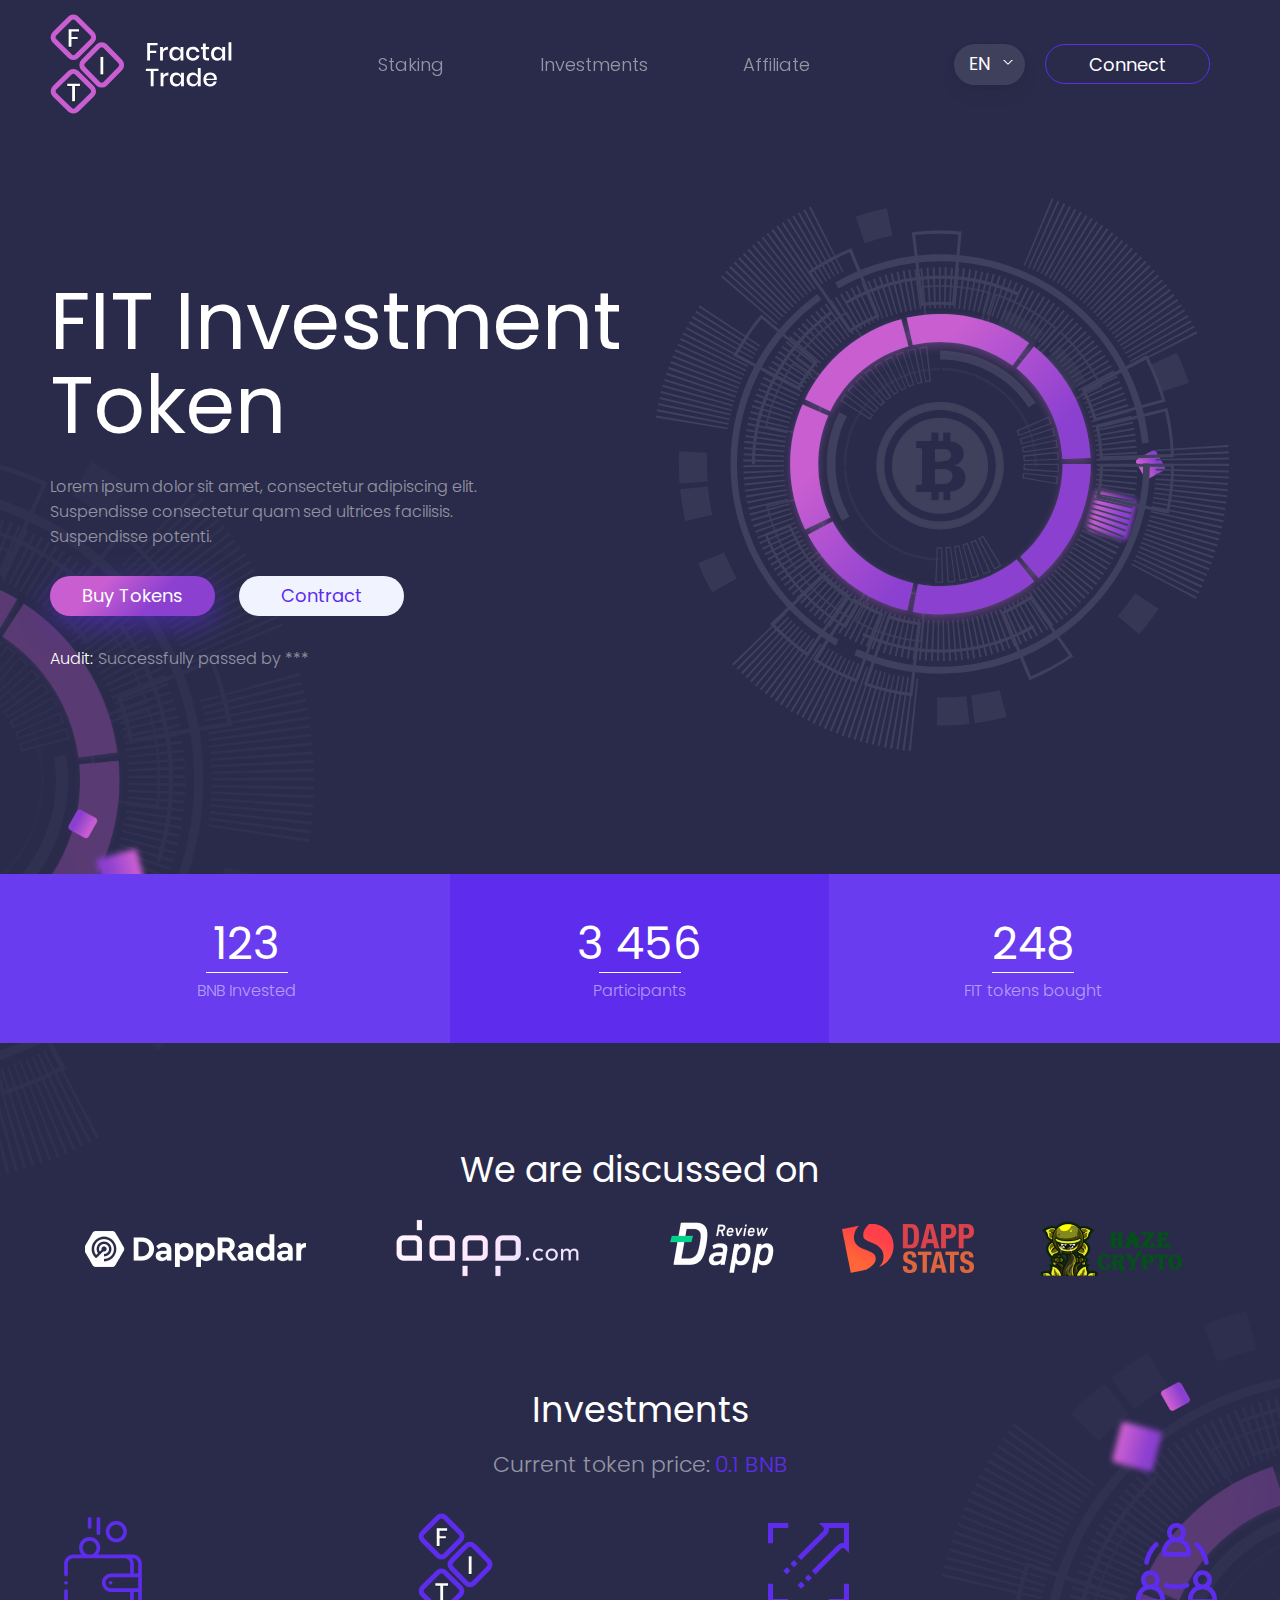
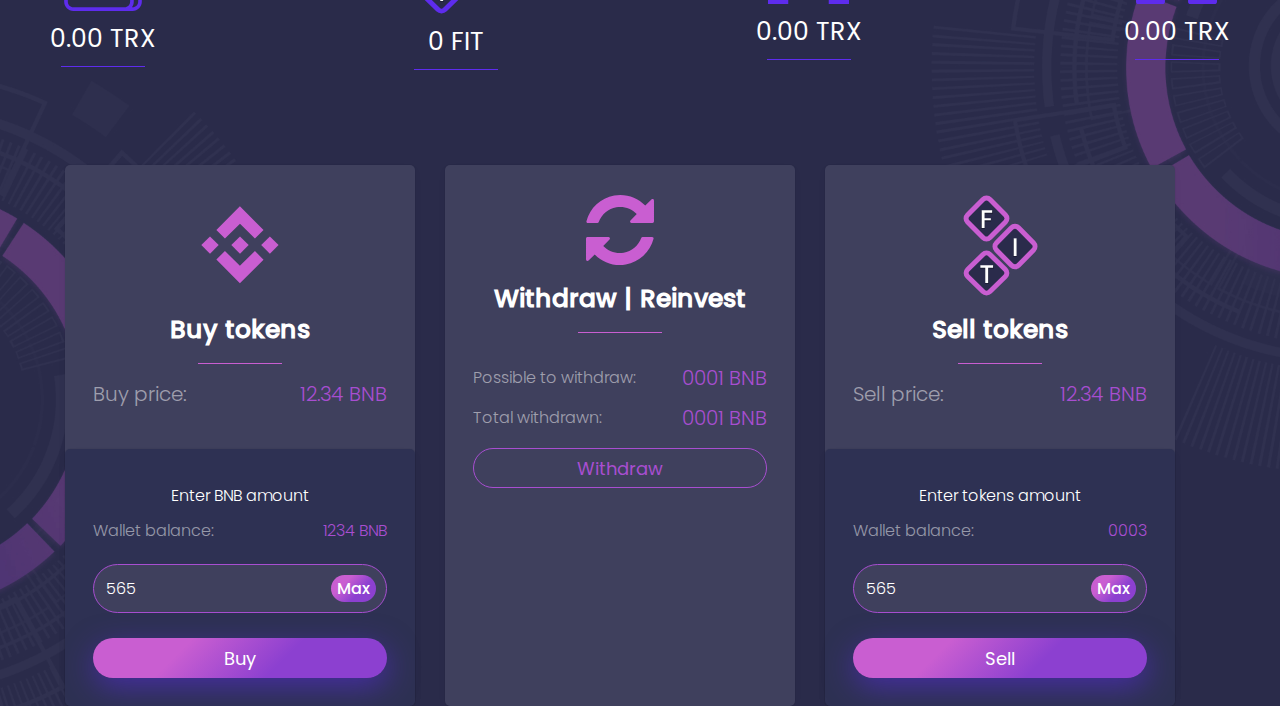
==== index.html @ 09645950 "next part done" ====
<!DOCTYPE html>
<html lang="en">
<head>
    <meta charset="UTF-8">
    <meta name="viewport" content="width=device-width, initial-scale=1.0">

    <title>Fractal</title>

    <!-- styles -->

    <link rel="stylesheet" type="text/css" href="styles/reset.css">
    <link rel="stylesheet" type="text/css" href="styles/style.css">
    <link rel="stylesheet" type="text/css" href="styles/media.css">

    <link>
</head>
<body class="body">

<header class="header">
    <div class="container-content">
        <div class="content-header">
            <a href="#" class="logo">
                <img src="images/logo.svg" alt="logo"/>
            </a>
            <div class="menu-container">
                <ul class="menu-list">
                    <li class="item-menu">
                        <a href="" class="link-menu">
                            Staking
                        </a>
                    </li>
                    <li class="item-menu">
                        <a href="" class="link-menu">
                            Investments
                        </a>
                    </li>
                    <li class="item-menu">
                        <a href="" class="link-menu">
                            Affiliate
                        </a>
                    </li>
                </ul>
            </div>
            <div class="header-btn-container">
                <div class="languages-container">
                    <span class="chose-lg">EN</span>
                    <ul class="languages-list">
                        <li class="item-language">
                            <a href="">RU</a>
                        </li>
                        <li class="item-language">
                            <a href="">EN</a>
                        </li>
                    </ul>
                </div>
                <button type="button" class="btn transparent-btn">
                    Connect
                </button>
            </div>
        </div>
    </div>
</header>

<section class="first-screen">
    <div class="container-content">
        <div class="container-first-screen">
            <div class="block-screen left">
                <div class="container-text-screen">
                    <h1 class="main-title">
                        FIT Investment Token
                    </h1>
                    <p class="main-sub-text">
                        Lorem ipsum dolor sit amet, consectetur adipiscing elit. Suspendisse consectetur quam sed ultrices facilisis. Suspendisse potenti.
                    </p>
                </div>
                <div class="container-btn-screen">
                    <button type="button" class="btn tokens">
                        Buy Tokens
                    </button>
                    <button type="button" class="btn contract">
                        Contract
                    </button>
                </div>
                <div class="footer-text-screen">
                    <h6>
                        Audit:
                    </h6>
                    <p>
                        Successfully passed by ***
                    </p>
                </div>
            </div>
            <div class="block-screen right">
                <div class="container-img-main">
                    <img src="images/main.svg" alt="main image"/>
                </div>
            </div>
        </div>
    </div>

</section>

<section class="blue-section">
    <div class="container-content">
        <ul class="list-statistic">
            <li class="item-statistic">
                <div class="value-statistic">
                    <h3>
                        123
                    </h3>
                </div>
                <p class="text-statistic">
                    BNB Invested
                </p>
            </li>
            <li class="item-statistic center-column">
                <div class="value-statistic">
                    <h3>
                        3 456
                    </h3>
                </div>
                <p class="text-statistic">
                    Participants
                </p>
            </li>
            <li class="item-statistic">
                <div class="value-statistic">
                    <h3>
                        248
                    </h3>
                </div>
                <p class="text-statistic">
                    FIT tokens bought
                </p>
            </li>
        </ul>
    </div>
</section>

<section class="discussed">
    <div class="container-content">
        <div class="header-section">
            <h2 class="title-header">
                We are discussed on
            </h2>
            <div class="container-list-discussed">
                <ul class="list-discussed">
                    <li class="item-discussed">
                        <a href="">
                            <img src="images/pic1.png" alt="picture discussed"/>
                        </a>
                    </li>
                    <li class="item-discussed">
                        <a href="">
                            <img src="images/pic2.png" alt="picture discussed"/>
                        </a>
                    </li>
                    <li class="item-discussed">
                        <a href="">
                            <img src="images/pic3.png" alt="picture discussed"/>
                        </a>
                    </li>
                    <li class="item-discussed">
                        <a href="">
                            <img src="images/pic4.png" alt="picture discussed"/>
                        </a>
                    </li>
                    <li class="item-discussed">
                        <a href="">
                            <img src="images/pic5.png" alt="picture discussed"/>
                        </a>
                    </li>
                </ul>
            </div>
        </div>
    </div>
</section>

<section class="investments">
    <div class="container-content">
        <div class="header-section">
            <h2 class="title-header">
                Investments
            </h2>
            <div class="container-sub-title">
                <p class="sub-title-header">
                    Current token price:
                </p>
                <span>
                    0.1 BNB
                </span>
            </div>
        </div>
        <div class="container-list-investments">
            <ul class="list-investments">
                <li class="item-investments">
                    <div class="container-img-item">
                        <img src="images/wallet.svg" alt="wallet"/>
                    </div>
                    <p class="text-investments">
                        0.00 TRX
                    </p>
                </li>
                <li class="item-investments">
                    <div class="container-img-item">
                        <img src="images/fit.svg" alt="fit"/>
                    </div>
                    <p class="text-investments">
                        0 FIT
                    </p>
                </li>
                <li class="item-investments">
                    <div class="container-img-item">
                        <img src="images/trx.svg" alt="TRX"/>
                    </div>
                    <p class="text-investments">
                        0.00 TRX
                    </p>
                </li>
                <li class="item-investments">
                    <div class="container-img-item">
                        <img src="images/people.svg" alt="people"/>
                    </div>
                    <p class="text-investments">
                        0.00 TRX
                    </p>
                </li>
            </ul>
        </div>
        <div class="container-blocks-investments">
            <div class="block-investments">
                <div class="header-block">
                    <div class="container-img-block">
                        <img src="images/token.svg" alt="token"/>
                    </div>
                    <h3 class="title-block">
                        Buy tokens
                    </h3>
                    <div class="container-info">
                        <p>
                            Buy price:
                        </p>
                        <span>
                            12.34 BNB
                        </span>
                    </div>
                </div>
                <div class="footer-block">
                    <h4 class="title-footer-block">
                        Enter BNB amount
                    </h4>
                    <div class="content-statistic">
                        <p class="name-statistic">
                            Wallet balance:
                        </p>
                        <span class="value">
                            1234 BNB
                        </span>
                    </div>
                    <div class="container-input">
                        <input type="text" class="input-info" value="565">
                        <button type="button" class="btn-input">
                            Max
                        </button>
                    </div>
                    <button type="button" class="btn btn-statistic">
                        Buy
                    </button>
                </div>
            </div>
            <div class="block-investments">
                <div class="header-block withdraw-header">
                    <div class="container-img-block">
                        <img src="images/circle-reverse.svg" alt="reinvest"/>
                    </div>
                    <h3 class="title-block">
                        Withdraw | Reinvest
                    </h3>
                </div>
                <div class="body-block">
                    <div class="content-statistic-withdraw">
                        <p class="name-statistic">
                            Possible to withdraw:
                        </p>
                        <span class="value">
                            0001 BNB
                        </span>
                    </div>
                    <div class="content-statistic-withdraw">
                        <p class="name-statistic">
                            Total withdrawn:
                        </p>
                        <span class="value">
                            0001 BNB
                        </span>
                    </div>
                    <button type="button" class="btn btn-transparent">
                        Withdraw
                    </button>
                </div>
            </div>
            <div class="block-investments">
                <div class="header-block">
                    <div class="container-img-block">
                        <img src="images/fit-pink.svg" alt="fit icon"/>
                    </div>
                    <h3 class="title-block">
                        Sell tokens
                    </h3>
                    <div class="container-info">
                        <p>
                            Sell price:
                        </p>
                        <span>
                            12.34 BNB
                        </span>
                    </div>
                </div>
                <div class="footer-block">
                    <h4 class="title-footer-block">
                        Enter tokens amount
                    </h4>
                    <div class="content-statistic">
                        <p class="name-statistic">
                            Wallet balance:
                        </p>
                        <span class="value">
                            0003
                        </span>
                    </div>
                    <div class="container-input">
                        <input type="text" class="input-info" value="565">
                        <button type="button" class="btn-input">
                            Max
                        </button>
                    </div>
                    <button type="button" class="btn btn-statistic">
                        Sell
                    </button>
                </div>
            </div>
        </div>
    </div>
</section>


</body>
</html>
---- styles/style.css ----
@font-face {
    font-family: 'Poppins';
    src: url('../fonts/Poppins/Poppins-Medium.eot');
    src: url('../fonts/Poppins/Poppins-Medium.eot?#iefix') format('embedded-opentype'),
    url('../fonts/Poppins/Poppins-Medium.woff2') format('woff2'),
    url('../fonts/Poppins/Poppins-Medium.woff') format('woff'),
    url('../fonts/Poppins/Poppins-Medium.ttf') format('ttf');
    font-weight: 500;
    font-style: normal;
    font-display: swap;
}

@font-face {
    font-family: 'Poppins';
    src: url('../fonts/Poppins/Poppins-Regular.eot');
    src: url('../fonts/Poppins/Poppins-Regular.eot?#iefix') format('embedded-opentype'),
    url('../fonts/Poppins/Poppins-Regular.woff2') format('woff2'),
    url('../fonts/Poppins/Poppins-Regular.woff') format('woff'),
    url('../fonts/Poppins/Poppins-Regular.ttf') format('ttf');
    font-weight: normal;
    font-style: normal;
    font-display: swap;
}

@font-face {
    font-family: 'Poppins';
    src: url('../fonts/Poppins/Poppins-Light.eot');
    src: url('../fonts/Poppins/Poppins-Light.eot?#iefix') format('embedded-opentype'),
    url('../fonts/Poppins/Poppins-Light.woff2') format('woff2'),
    url('../fonts/Poppins/Poppins-Light.woff') format('woff'),
    url('../fonts/Poppins/Poppins-Light.ttf') format('ttf');
    font-weight: 300;
    font-style: normal;
    font-display: swap;
}

*,
body,
html{
    font-family: 'Poppins';
}

a{
    text-decoration: none;
}

a, h1, h2, h3, h4, h5, h6{
    color: #ffff;
    line-height: normal;
}

p{
    color: rgba(255, 255, 255, 0.5);
}

input, button{
    outline: none;
}

/*--------------wrapper styles---------*/

.body{
    background: url("../images/bg.jpg")no-repeat;
    background-size: cover;
    min-height: 100px;
}

/*--------------header styles---------*/

.container-content{
    max-width: 1180px;
    width: 100%;
    margin: 0 auto;
}

.header{
    padding: 14px;
}

.logo{
    max-width: 184px;
    width: 100%;
}

.logo img{
    width: 100%;
}

.menu-list{
    display: flex;
    align-items: center;
    justify-content: space-between;
}

.content-header{
    display: flex;
    align-items: center;
    justify-content: space-between;
}

.link-menu{
    color: #FFFFFF;
    opacity: 0.5;
    font-size: 18px;
    font-weight: 300;
}

.item-menu{
    margin: 0 20px;
}

.link-menu:hover{
    opacity: 1;
    transition: .3s;
}

.chose-lg{
    padding: 11px 35px 12px 15px;
    display: flex;
    align-items: center;
    justify-content: center;
    color: #FFFFFF;
    cursor: pointer;
    position: relative;
    z-index: 1;
    font-size: 18px;
}

.chose-lg:after{
    content: '';
    position: absolute;
    right: 10px;
    top: 50%;
    transform: translateY(-50%) rotate(180deg);
    background: url("../images/arrow.svg")no-repeat;
    width: 14px;
    height: 8px;
    background-size: cover;
}

.languages-container{
    background: #3f405c;
    box-shadow: 0px 10px 20px rgba(0, 0, 0, 0.04), 0px 2px 6px rgba(0, 0, 0, 0.04), 0px 0px 1px rgba(0, 0, 0, 0.04);
    border-radius: 30px;
    position: relative;
    margin-right: 20px;
}

.languages-list{
    position: absolute;
    top: 22px;
    left: 0;
    right: 0;
    box-shadow: 0px 10px 20px rgba(0, 0, 0, 0.04), 0px 2px 6px rgba(0, 0, 0, 0.04), 0px 0px 1px rgba(0, 0, 0, 0.04);
    padding-top: 20px;
    background: #3f405c;
    border-bottom-right-radius: 20px;
    border-bottom-left-radius: 20px;
    display: none;
}

.item-language{
    display: flex;
    flex-direction: column;
    align-items: center;
    background: #3f405c;
}

.item-language:last-child{
    border-bottom-right-radius: 30px;
    border-bottom-left-radius: 30px;
}

.item-language:hover,
.chose-lg:hover{
    background: #34354c;
    border-radius: 30px;
}

.item-language a{
    padding: 10px 13px;
    width: 44px;
    text-align: left;
    font-size: 18px;
}

.btn{
    width: 165px;
    color: #FFFFFF;
    border-radius: 30px;
    height: 40px;
    font-size: 18px;
}

.transparent-btn{
    background: transparent;
    border: 1px solid #5E2CED;
}
.transparent-btn:hover{
    background: rgba(94, 44, 237, 0.3);
    transition: .3s;
}

.header-btn-container{
    display: flex;
    align-items: center;
    margin-right: 20px;
}

.menu-container{
    width: 40%;
}

/*------------first screen-----------*/

.container-text-screen{
    max-width: 575px;
    width: 100%;
}

.main-title{
    font-style: normal;
    font-weight: normal;
    font-size: 80px;
    line-height: 105%;
    margin-bottom: 27px;
}

.main-sub-text{
    line-height: normal;
    font-size: 16px;
    max-width: 457px;
    font-weight: 300;
    margin-bottom: 27px;
}

.tokens{
    background: linear-gradient(315deg, #8C40D0 36.41%, #C95ED1 70.02%);
    -webkit-box-shadow: 1px 9px 30px 0px rgba(94, 44, 237, 0.5);
    -moz-box-shadow: 1px 9px 30px 0px rgba(94, 44, 237, 0.5);
    box-shadow: 1px 9px 30px 0px rgba(94, 44, 237, 0.5);
    border: none;
    margin-right: 20px;
}

.contract{
    border: none;
    background: #F1F4FF;
    color: #5E2CED;
}

.tokens:hover,
.contract:hover,
.btn-statistic:hover{
    opacity: 0.8;
    transition: .3s;
}

.footer-text-screen{
    display: flex;
    align-items: baseline;
    font-size: 16px;
    font-weight: 300;
    margin-top: 30px;
}

.footer-text-screen p{
    margin-left: 5px;
}

.container-first-screen{
    display: flex;
    align-items: center;
    justify-content: space-between;
    margin-top: 70px;
    min-height: 500px;
}

.first-screen{
    padding-bottom: 123px;
}

/*----------------blue section--------*/

.blue-section{
    background: #6A3CEF;
    min-height: 61px;
}

.item-statistic{
    padding: 36px 0 44px;
}

.list-statistic{
    display: flex;
    align-items: center;
    justify-content: space-around;
}

.value-statistic{
    position: relative;
    text-align: center;
    width: 100%;
}

.value-statistic:after{
    content: '';
    position: absolute;
    bottom: 5px;
    width: 82px;
    height: 1px;
    background: #FFFFFF;
    left: 50%;
    transform: translateX(-50%);
}

.item-statistic{
    display: flex;
    flex-direction: column;
    align-items: center;
    min-width: 379px;
}

.value-statistic h3{
    font-style: normal;
    font-weight: normal;
    font-size: 45px;
}

.text-statistic{
    font-style: normal;
    font-weight: 300;
    font-size: 16px;
    margin-top: 5px;
}

.center-column{
    background: #5E2CED;
}

/*---------------discussed------------*/

.discussed{
    padding: 100px 85px;
}

.title-header{
    font-style: normal;
    font-weight: normal;
    font-size: 35px;
    text-align: center;
    margin-bottom: 18px;
}

.list-discussed{
    display: flex;
    align-items: center;
    justify-content: space-between;
}

.item-discussed{
    max-width: 233px;
}

.item-discussed a{
    display: block;
}

/*-------------investments-----------*/

.container-sub-title{
    display: flex;
    align-items: center;
    justify-content: center;
}

.sub-title-header{
    margin-right: 5px;
    font-style: normal;
    font-weight: 300;
    font-size: 22px;
    color: rgba(255, 255, 255, 0.5);
}

.container-sub-title span{
    color: #5E2CED;
    font-style: normal;
    font-weight: 300;
    font-size: 22px;
}

.container-img-item{
    margin-bottom: 15px;
}

.list-investments{
    display: flex;
    align-items: center;
    justify-content: space-between;
}

.container-list-investments{
    margin-top: 37px;
}

.text-investments{
    font-style: normal;
    font-weight: normal;
    font-size: 25px;
    color: #FFFFFF;
    text-align: center;
}

.item-investments{
    display: flex;
    flex-direction: column;
    align-items: center;
    padding-bottom: 16px;
    position: relative;
}

.item-investments:after{
    content: '';
    position: absolute;
    left: 50%;
    transform: translateX(-50%);
    bottom: 0;
    width: 84px;
    height: 1px;
    background: #5E2CED;
}

.container-img-item{
    min-height: 81px;
}

.header-block{
    display: flex;
    flex-direction: column;
    align-items: center;
    margin-bottom: 15px;
    padding: 30px 28px;
}

.title-block{
    font-style: normal;
    font-weight: bold;
    font-size: 25px;
    position: relative;
    padding-bottom: 15px;
    margin-top: 15px;
}

.title-block:after{
    content: '';
    position: absolute;
    width: 84px;
    left: 50%;
    transform: translateX(-50%);
    bottom: 0;
    background: #C95ED1;
    height: 1px;
}

.container-info{
    display: flex;
    align-items: center;
    justify-content: space-between;
    margin-top: 20px;
    width: 100%;
}

.container-info p{
    font-style: normal;
    font-weight: 300;
    font-size: 20px;
}

.container-info span{
    color: #A84ED1;
    font-style: normal;
    font-weight: 300;
    font-size: 20px;
}

.block-investments{
    background: #3F405D;
    box-shadow: 0px 4px 8px rgba(0, 0, 0, 0.04), 0px 0px 2px rgba(0, 0, 0, 0.06), 0px 0px 1px rgba(0, 0, 0, 0.04);
    border-radius: 5px;
    max-width: 350px;
    width: 100%;
    margin: 0 15px;
}

.container-blocks-investments{
    margin-top: 95px;
    display: flex;
}

.title-footer-block{
    font-style: normal;
    font-weight: 300;
    font-size: 16px;
    text-align: center;
    margin: 15px 0;
}

.content-statistic{
    display: flex;
    align-items: center;
    justify-content: space-between;
}

.name-statistic{
    font-weight: 300;
    font-size: 16px;
    color: rgba(255, 255, 255, 0.5);
}

.value{
    color: #A84ED1;
    font-weight: 300;
    font-size: 16px;
}

.container-input{
    display: flex;
    align-items: center;
    justify-content: space-between;
    background: #3F405D;
    border: 1px solid #A84ED1;
    border-radius: 30px;
    padding: 10px;
}

.input-info{
    background: transparent;
    border: none;
    color: #FFFFFF;
    font-weight: 300;
    font-size: 16px;
    max-width: 175px;
    width: 100%;
}

.btn-input{
    font-weight: 500;
    font-size: 16px;
    color: #FFFFFF;
    background: linear-gradient(315deg, #8C40D0 36.41%, #C95ED1 70.02%);
    border-radius: 30px;
    border: none;
}

.btn-input:hover{
    opacity: 0.8;
}

.container-input{
    margin-top: 25px;
}

.btn-statistic{
    background: linear-gradient(315deg, #8C40D0 36.41%, #C95ED1 70.02%);
    border-radius: 30px;
    width: 100%;
    border: none;
    -webkit-box-shadow: 1px 9px 30px 0px rgba(94, 44, 237, 0.5);
    -moz-box-shadow: 1px 9px 30px 0px rgba(94, 44, 237, 0.5);
    box-shadow: 1px 9px 30px 0px rgba(94, 44, 237, 0.5);
    margin-top: 25px;
}

.footer-block{
    background: rgba(7, 16, 59, 0.3);
    box-shadow: 0px 4px 8px rgba(0, 0, 0, 0.04), 0px 0px 2px rgba(0, 0, 0, 0.06), 0px 0px 1px rgba(0, 0, 0, 0.04);
    border-radius: 5px;
    padding: 19px 28px 28px;
}


.content-statistic-withdraw{
    display: flex;
    align-items: center;
    justify-content: space-between;
}

.content-statistic-withdraw .value{
    font-size: 20px;
}

.content-statistic-withdraw:first-child{
    margin-bottom: 20px;
}

.btn-transparent{
    width: 100%;
    background: transparent;
    border: 1px solid #a84ed1;
    color: #A84ED1;
    margin-top: 20px;
}

.btn-transparent:hover{
    background: rgba(168, 78, 209, 0.1);
    transition: .3s;
}

.body-block{
    padding: 0 28px 28px;
}

.withdraw-header{
    margin-bottom: 0;
    padding-bottom: 35px;
}
---- styles/media.css ----
@media screen and (max-width: 1500px){

}
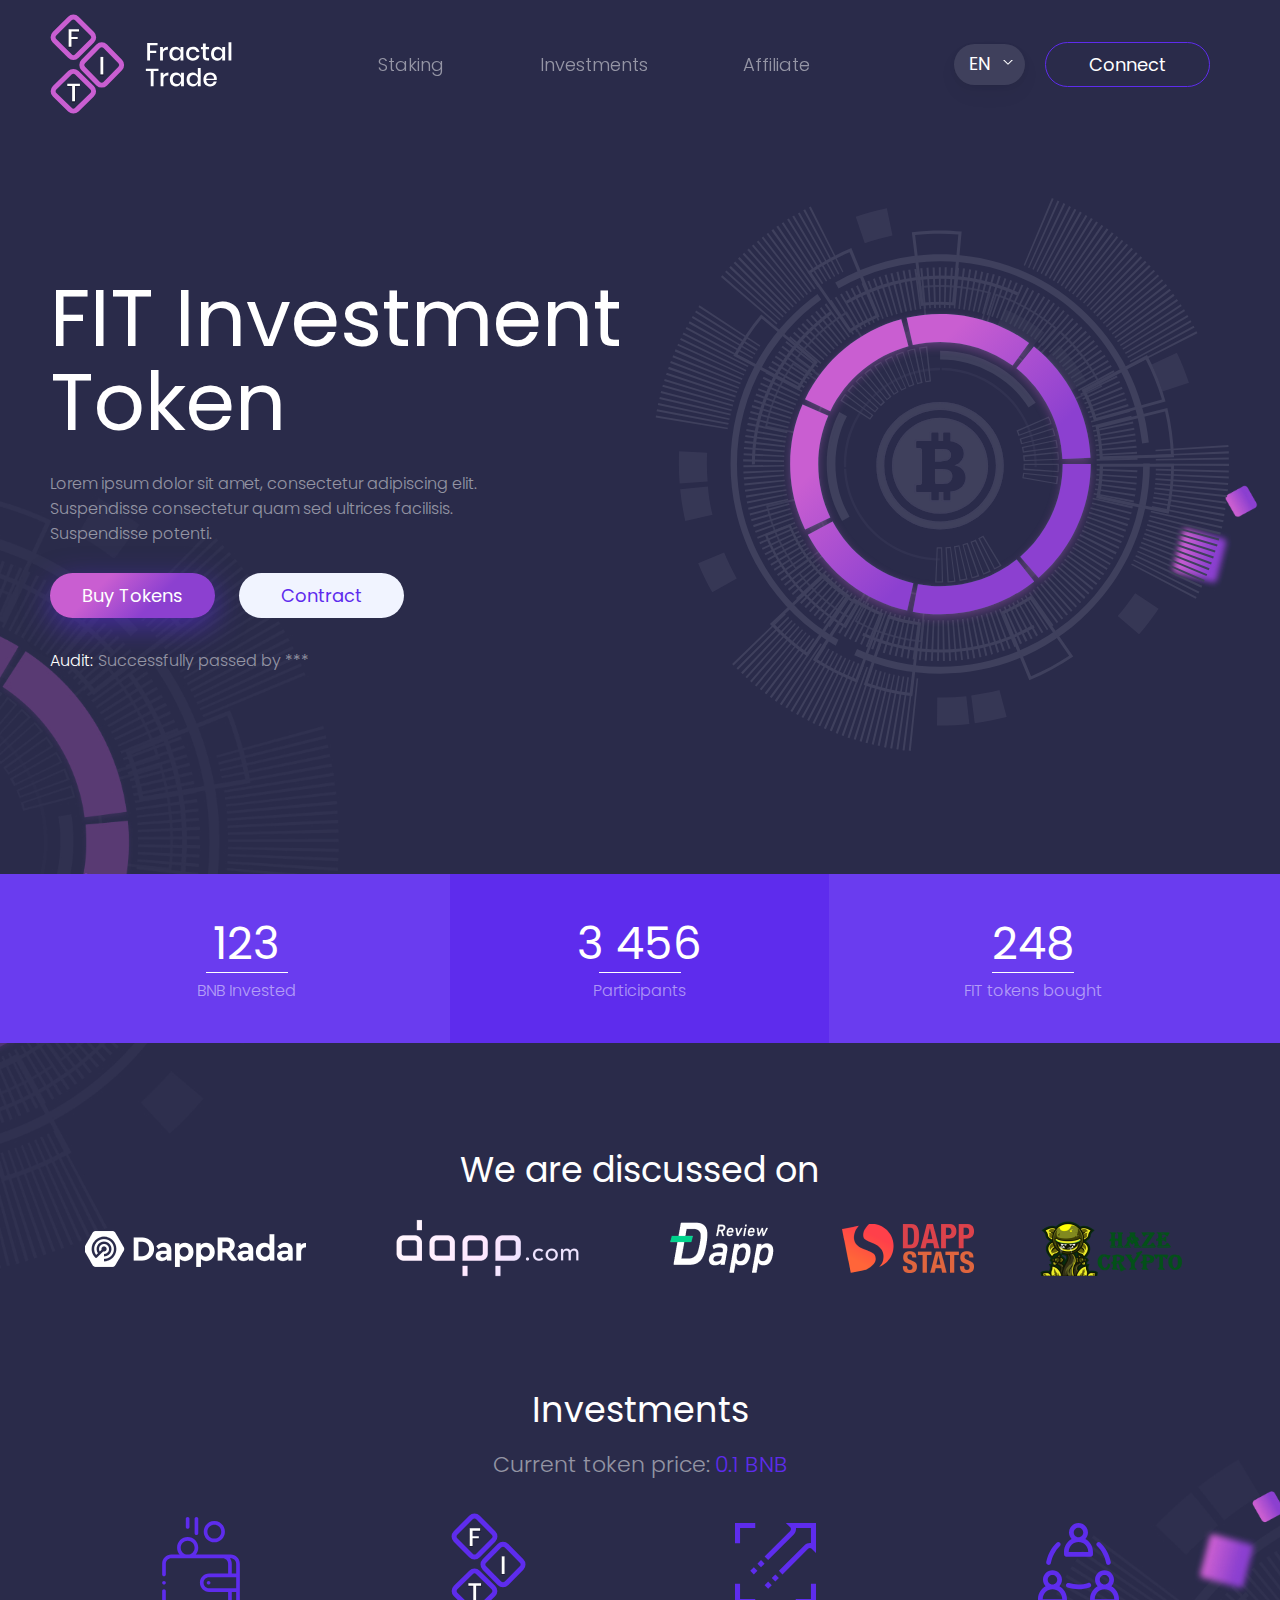
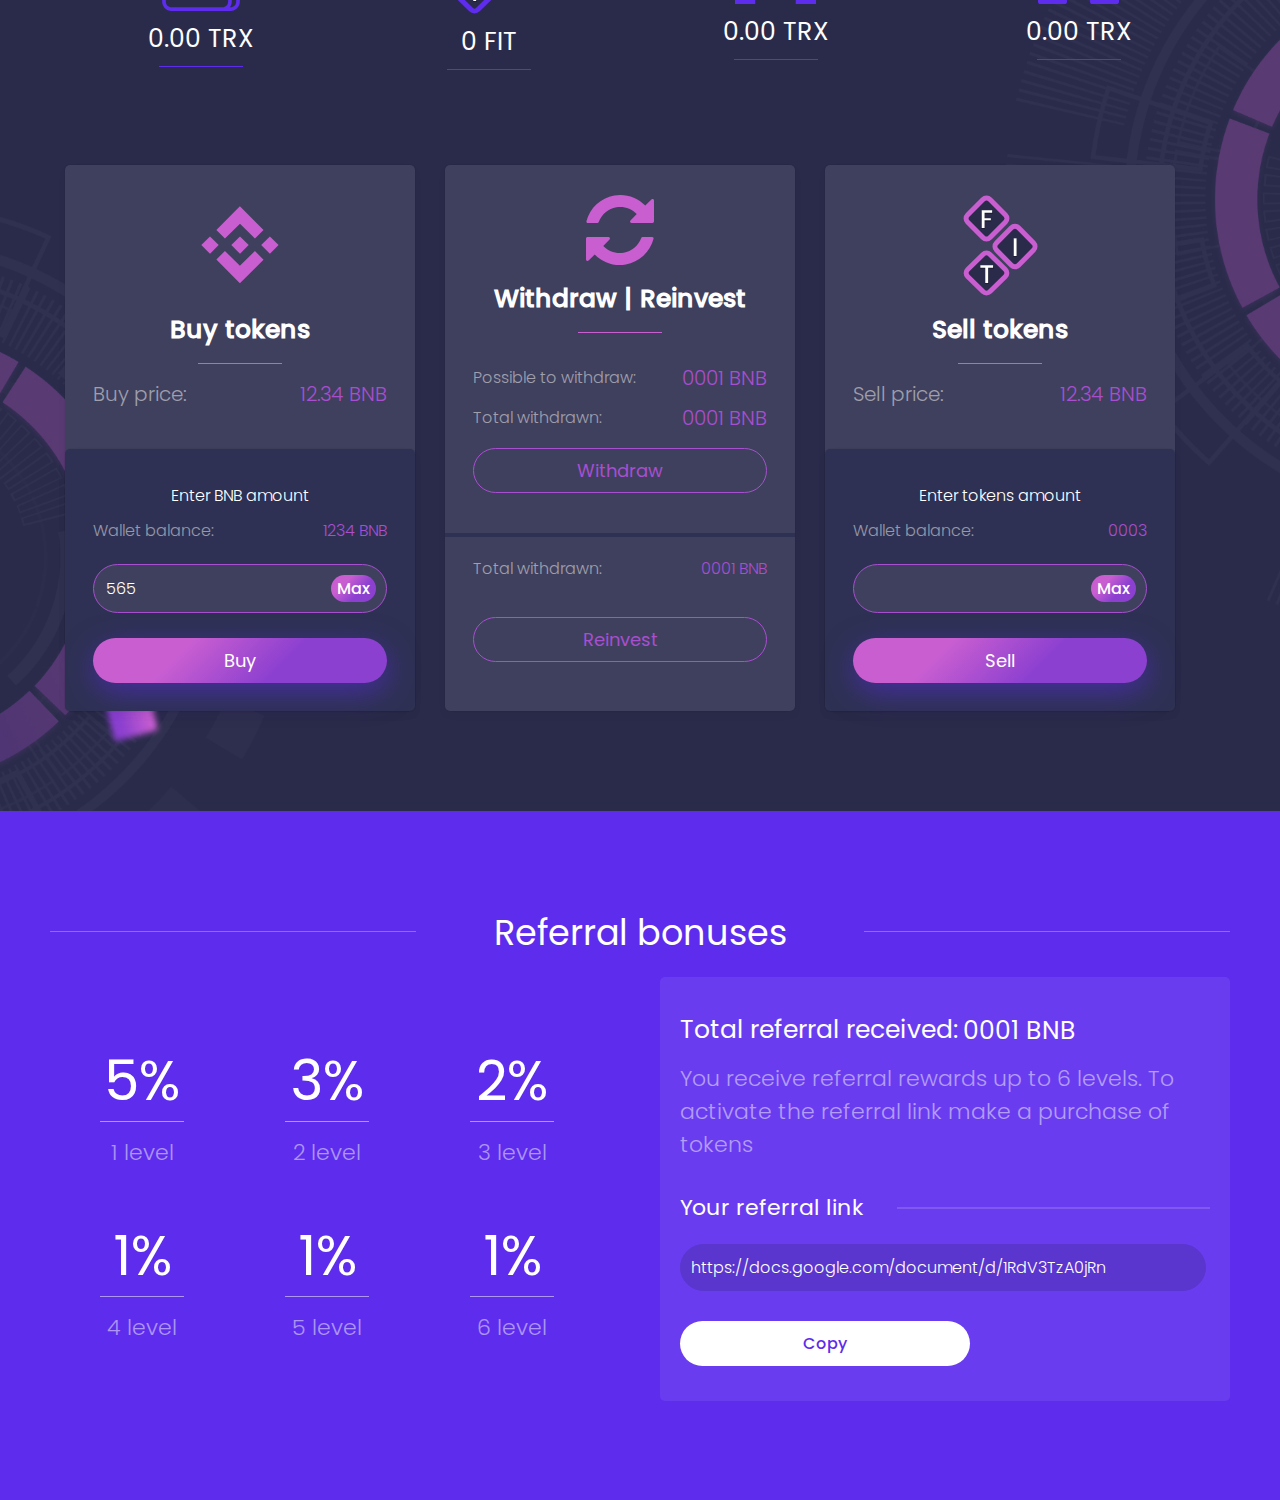
==== commit 5a0123d8: "next part done" ====
--- a/index.html
+++ b/index.html
@@ -298,6 +298,19 @@
                         Withdraw
                     </button>
                 </div>
+                <div class="footer-block-withdraw">
+                    <div class="content-statistic-withdraw">
+                        <p class="name-statistic">
+                            Total withdrawn:
+                        </p>
+                        <span class="value footer-value">
+                            0001 BNB
+                        </span>
+                    </div>
+                    <button type="button" class="btn btn-transparent">
+                        Reinvest
+                    </button>
+                </div>
             </div>
             <div class="block-investments">
                 <div class="header-block">
@@ -329,7 +342,7 @@
                         </span>
                     </div>
                     <div class="container-input">
-                        <input type="text" class="input-info" value="565">
+                        <input type="text" class="input-info">
                         <button type="button" class="btn-input">
                             Max
                         </button>
@@ -343,6 +356,97 @@
     </div>
 </section>
 
+<section class="referral">
+    <div class="container-content">
+        <div class="header-section referral-header">
+            <h2 class="title-header">
+                Referral bonuses
+            </h2>
+        </div>
+        <div class="container-info-referral">
+            <div class="container-referral left-block">
+                <ul class="list-percent">
+                    <li class="item-percent">
+                        <h3 class="title-percent">
+                            5%
+                        </h3>
+                        <p class="text-percent">
+                            1 level
+                        </p>
+                    </li>
+                    <li class="item-percent">
+                        <h3 class="title-percent">
+                            3%
+                        </h3>
+                        <p class="text-percent">
+                            2 level
+                        </p>
+                    </li>
+                    <li class="item-percent">
+                        <h3 class="title-percent">
+                            2%
+                        </h3>
+                        <p class="text-percent">
+                            3 level
+                        </p>
+                    </li>
+                    <li class="item-percent">
+                        <h3 class="title-percent">
+                            1%
+                        </h3>
+                        <p class="text-percent">
+                            4 level
+                        </p>
+                    </li>
+                    <li class="item-percent">
+                        <h3 class="title-percent">
+                            1%
+                        </h3>
+                        <p class="text-percent">
+                            5 level
+                        </p>
+                    </li>
+                    <li class="item-percent">
+                        <h3 class="title-percent">
+                            1%
+                        </h3>
+                        <p class="text-percent">
+                            6 level
+                        </p>
+                    </li>
+                </ul>
+            </div>
+            <div class="container-referral right-block">
+                <div class="referral-info">
+                    <div class="referral-block-header">
+                        <h3 class="referral-title">
+                            Total referral received:
+                        </h3>
+                        <span>
+                        0001 BNB
+                    </span>
+                    </div>
+                    <p class="text-referral">
+                        You receive referral rewards up to 6 levels. To activate the referral link make a purchase of tokens
+                    </p>
+                </div>
+                <div class="referral-footer">
+                    <h3 class="title-referral-footer">
+                        Your referral link
+                    </h3>
+                    <div class="referral-input-container">
+                        <input type="text" class="referral-input" value="https://docs.google.com/document/d/1RdV3TzA0jRn"/>
+                        <button type="button" class="copy-btn">
+                            Copy
+                        </button>
+                    </div>
+                </div>
+            </div>
+        </div>
+    </div>
+
+</section>
+
 
 </body>
 </html>--- a/styles/style.css
+++ b/styles/style.css
@@ -188,7 +188,7 @@
     width: 165px;
     color: #FFFFFF;
     border-radius: 30px;
-    height: 40px;
+    height: 45px;
     font-size: 18px;
 }
 
@@ -368,6 +368,10 @@
 
 /*-------------investments-----------*/
 
+.investments{
+    padding-bottom: 100px;
+}
+
 .container-sub-title{
     display: flex;
     align-items: center;
@@ -396,7 +400,7 @@
 .list-investments{
     display: flex;
     align-items: center;
-    justify-content: space-between;
+    justify-content: space-around;
 }
 
 .container-list-investments{
@@ -599,6 +603,7 @@
     border: 1px solid #a84ed1;
     color: #A84ED1;
     margin-top: 20px;
+    height: 45px;
 }
 
 .btn-transparent:hover{
@@ -607,10 +612,199 @@
 }
 
 .body-block{
-    padding: 0 28px 28px;
+    padding: 0 28px 40px;
+    position: relative;
+    border-bottom: 4px solid #07103B4D;
 }
 
 .withdraw-header{
     margin-bottom: 0;
     padding-bottom: 35px;
+}
+
+.value.footer-value{
+    font-size: 16px;
+}
+
+.footer-block-withdraw{
+    padding: 24px 28px 40px;
+}
+
+/*------------------referral------------*/
+
+.referral{
+    padding: 95px 0 99px;
+    background: #5E2CED;
+}
+
+.referral-header{
+    position: relative;
+    overflow: hidden;
+    white-space: nowrap;
+}
+
+.referral-header:before,
+.referral-header:after{
+    content: '';
+    position: absolute;
+    height: 1px;
+    display: inline-block;
+    width: 50%;
+    background-clip: content-box;
+    background: rgba(255, 255, 255, 0.3);
+    top: 25px;
+}
+
+.referral-header:before{
+    left: 0;
+    margin: 0 0 0 -19%;
+}
+
+.referral-header:after{
+    right: 0;
+    margin: 0 -19% 0 0;
+    top: 25px;
+}
+
+.item-percent{
+    display: flex;
+    flex-direction: column;
+    align-items: center;
+}
+
+.title-percent{
+    font-style: normal;
+    font-weight: normal;
+    font-size: 55px;
+    position: relative;
+}
+
+.title-percent:before{
+    content: '';
+    position: absolute;
+    height: 1px;
+    bottom: 0;
+    left: 50%;
+    width: 84px;
+    transform: translateX(-50%);
+    background: rgba(255, 255, 255, 0.5);
+}
+
+.text-percent{
+    font-weight: 300;
+    font-size: 22px;
+    text-align: center;
+    color: rgba(255, 255, 255, 0.5);
+    margin-top: 20px;
+}
+
+.left-block{
+    width: 47%;
+}
+
+.list-percent{
+    display: flex;
+    flex-wrap: wrap;
+    justify-content: space-around;
+}
+
+.item-percent{
+    padding: 25px 17px;
+    min-width: 150px;
+}
+
+.referral-block-header{
+    display: flex;
+    align-items: center;
+}
+
+.referral-title,
+.referral-block-header span{
+    margin-right: 5px;
+    font-style: normal;
+    font-weight: normal;
+    font-size: 25px;
+}
+
+.referral-block-header span{
+    margin-right: 0;
+    color: #FFFFFF;
+}
+
+.text-referral{
+    font-weight: 300;
+    font-size: 22px;
+    color: rgba(255, 255, 255, 0.5);
+    line-height: normal;
+    margin-top: 13px;
+    max-width: 495px;
+    width: 100%;
+}
+
+.container-info-referral{
+    display: flex;
+    justify-content: space-between;
+    align-items: center;
+}
+
+.right-block{
+    background: #6A3CEF;
+    border-radius: 5px;
+    padding: 34px 20px 25px 20px;
+    max-width: 530px;
+    width: 100%;
+}
+
+.title-referral-footer{
+    position: relative;
+    overflow: hidden;
+    white-space: nowrap;
+    font-weight: normal;
+    font-size: 22px;
+}
+
+.title-referral-footer:after{
+    content: '';
+    position: absolute;
+    height: 1px;
+    display: inline-block;
+    width: 59%;
+    background-clip: content-box;
+    background: rgba(255, 255, 255, 0.3);
+    top: 50%;
+    transform: translateY(-50%);
+    right: 0;
+    margin: 0;
+}
+
+.referral-footer{
+    margin: 30px 0 10px;
+}
+
+.referral-input{
+    background: #5a36ce;
+    border: 1px solid #5a36ce;
+    border-radius: 50px;
+    color: #FFFFFF;
+    font-weight: 300;
+    font-size: 16px;
+    padding: 10px;
+    width: 95%;
+    margin: 20px 0 30px;
+}
+
+.copy-btn{
+    width: 290px;
+    height: 45px;
+    color: #5E2CED;
+    font-weight: 500;
+    font-size: 16px;
+    background: #FFFFFF;
+    border: none;
+    border-radius: 50px;
+}
+
+.copy-btn:hover{
+    opacity: 0.8;
+    transition: .3s;
 }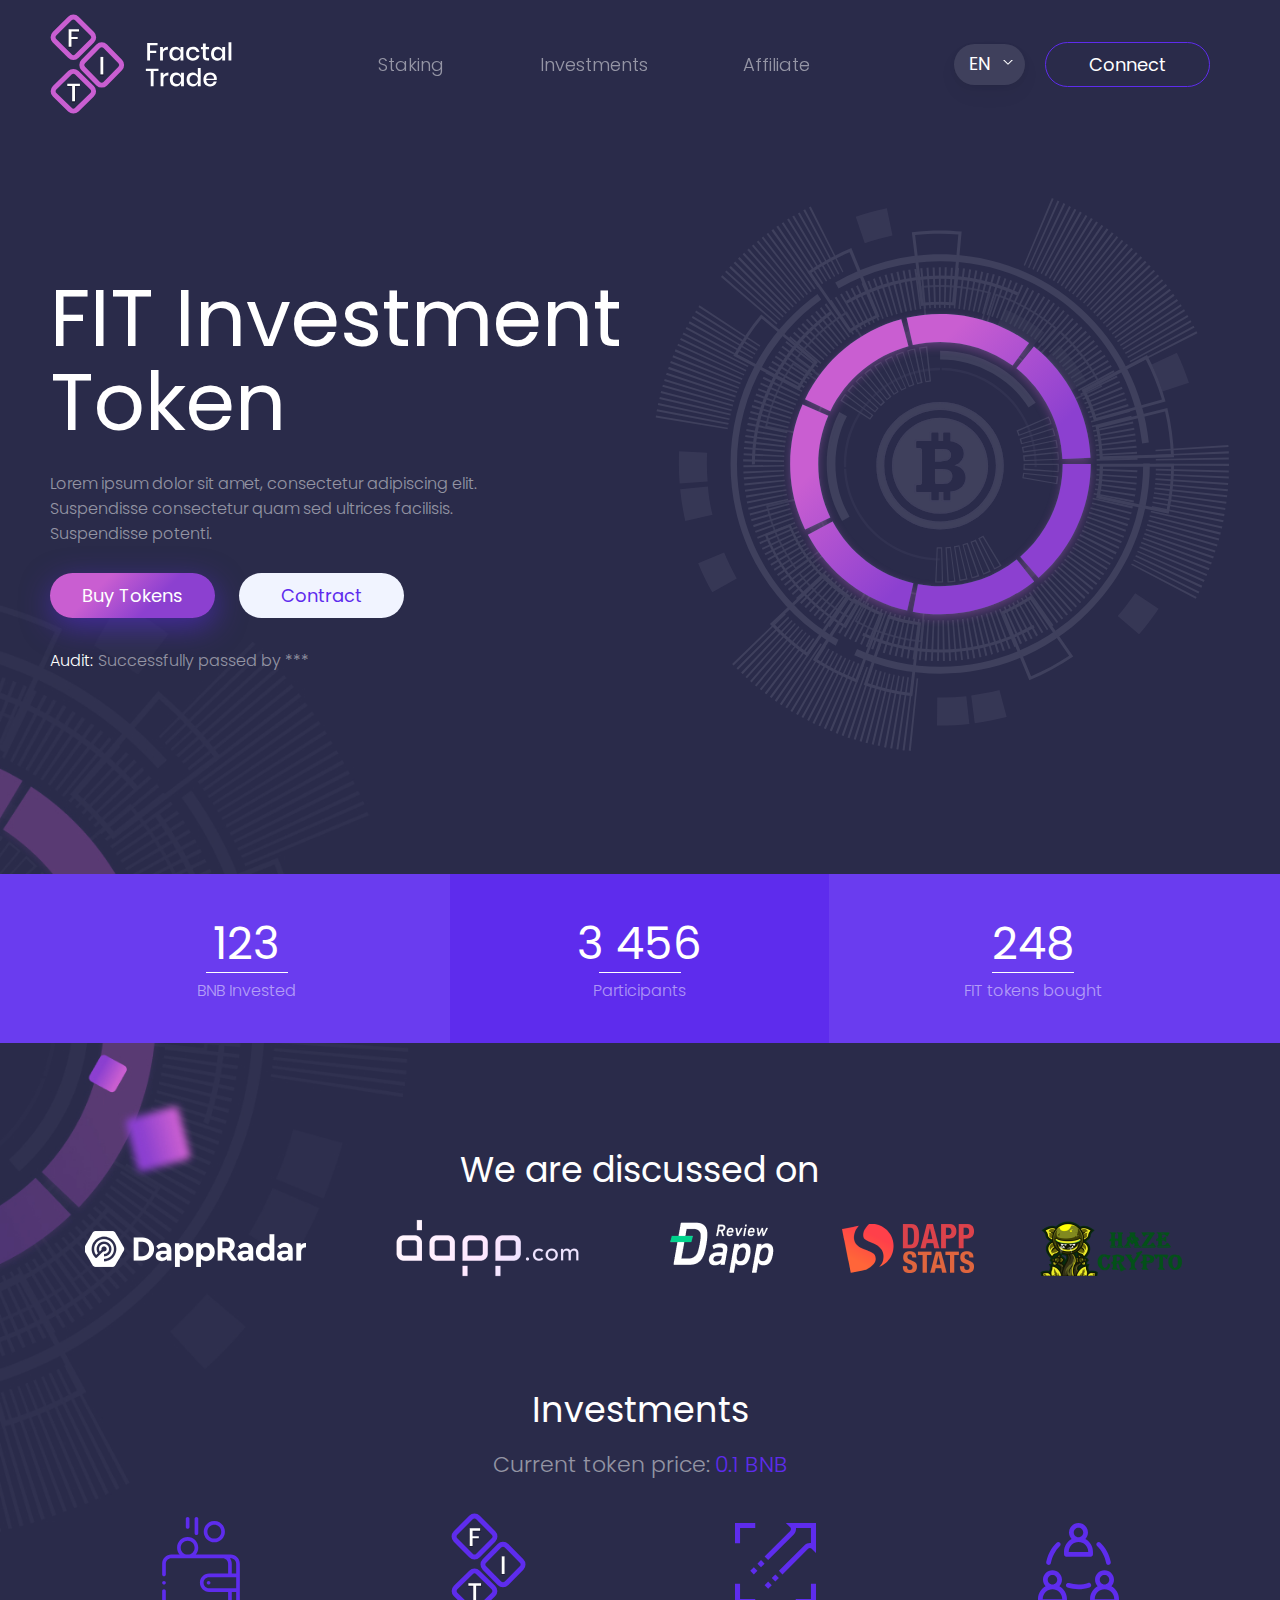
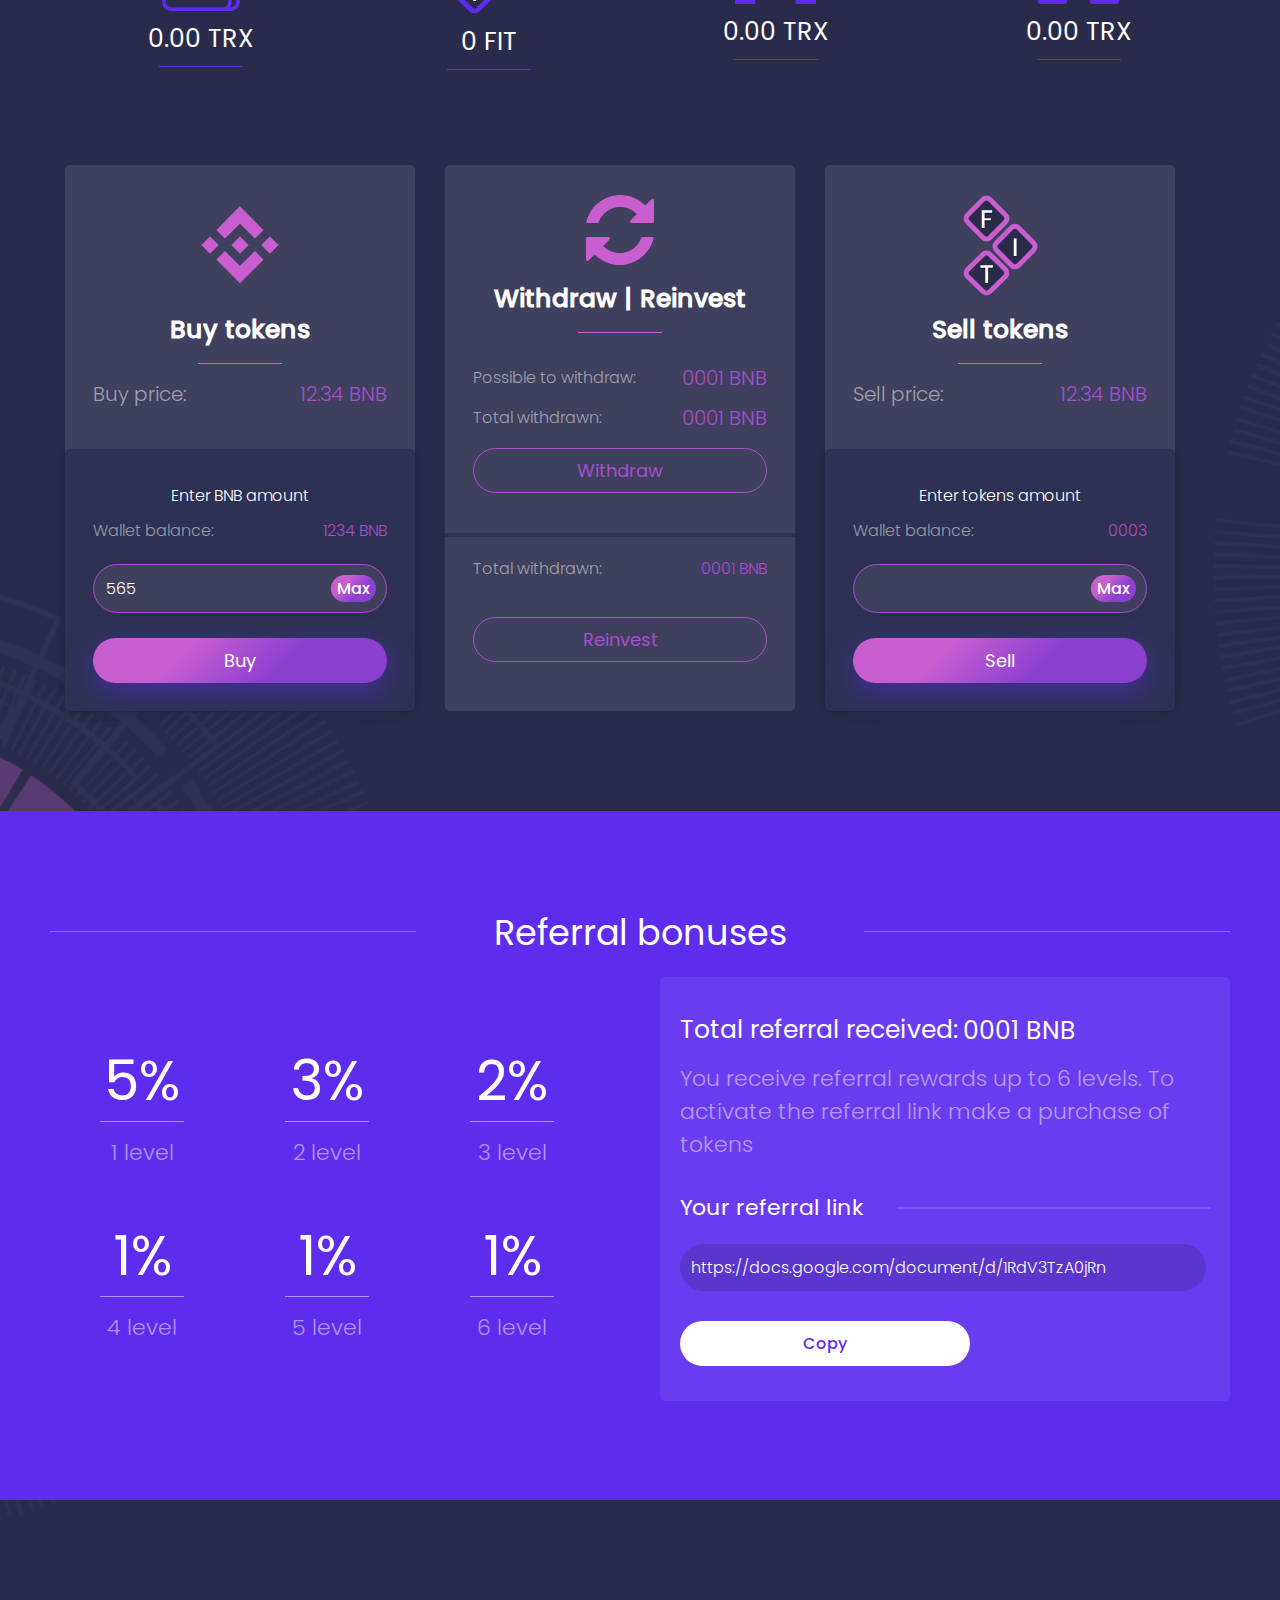
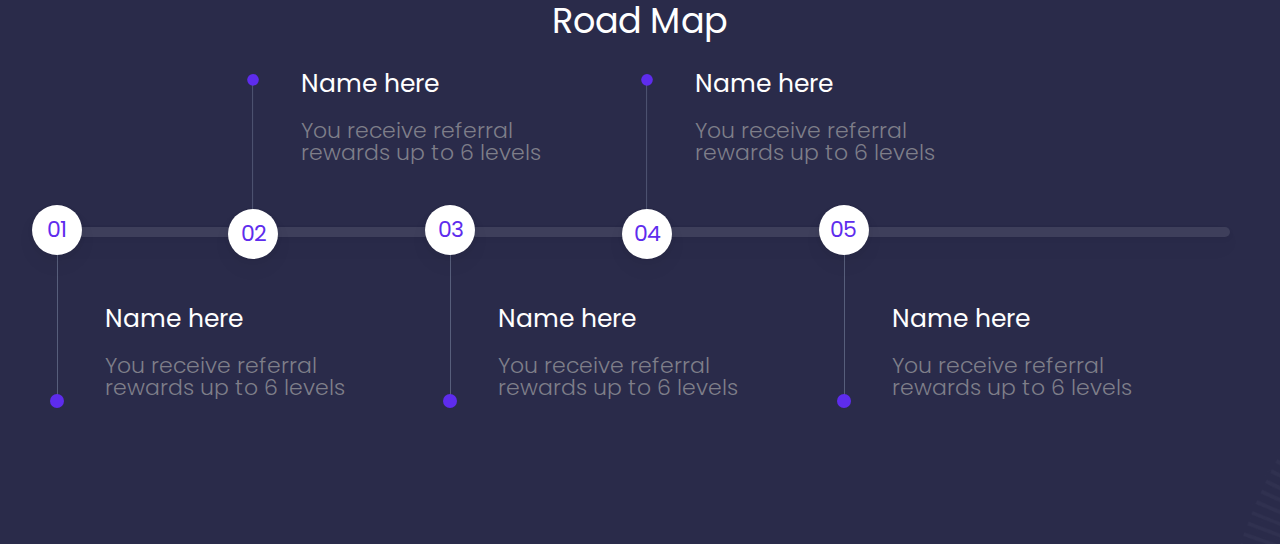
==== commit d01e56a1: "next part done" ====
--- a/index.html
+++ b/index.html
@@ -447,6 +447,152 @@
 
 </section>
 
+<section class="road-map">
+    <div class="container-content">
+        <div class="header-section">
+            <h2 class="title-header">
+                Road Map
+            </h2>
+        </div>
+        <div class="container-map">
+            <div class="list-map">
+                <div class="map-block first-block mobile-block">
+                    <h3 class="title-map-block">
+                        Name here
+                    </h3>
+                    <p class="text-map-block">
+                        You receive referral rewards up to 6 levels
+                    </p>
+                </div>
+                <div class="map-block second-block">
+                    <div class="number-block">
+                    <span>
+                        02
+                    </span>
+                    </div>
+                    <h3 class="title-map-block">
+                        Name here
+                    </h3>
+                    <p class="text-map-block">
+                        You receive referral rewards up to 6 levels
+                    </p>
+                </div>
+                <div class="map-block three-block mobile-block">
+                    <div class="number-block">
+                    <span>
+                        03
+                    </span>
+                    </div>
+                    <h3 class="title-map-block">
+                        Name here
+                    </h3>
+                    <p class="text-map-block">
+                        You receive referral rewards up to 6 levels
+                    </p>
+                </div>
+                <div class="map-block fourth-block">
+                    <div class="number-block">
+                    <span>
+                        04
+                    </span>
+                    </div>
+                    <h3 class="title-map-block">
+                        Name here
+                    </h3>
+                    <p class="text-map-block">
+                        You receive referral rewards up to 6 levels
+                    </p>
+                </div>
+                <div class="map-block fifth-block mobile-block">
+                    <div class="number-block">
+                    <span>
+                        05
+                    </span>
+                    </div>
+                    <h3 class="title-map-block">
+                        Name here
+                    </h3>
+                    <p class="text-map-block">
+                        You receive referral rewards up to 6 levels
+                    </p>
+                </div>
+            </div>
+            <div class="container-number-block">
+
+            </div>
+            <hr class="special-map-line"/>
+            <div class="list-map">
+                <div class="map-block first-block">
+                    <div class="number-block">
+                    <span>
+                        01
+                    </span>
+                    </div>
+                    <h3 class="title-map-block">
+                        Name here
+                    </h3>
+                    <p class="text-map-block">
+                        You receive referral rewards up to 6 levels
+                    </p>
+                </div>
+                <div class="map-block second-block mobile-block">
+                    <div class="number-block">
+                    <span>
+                        02
+                    </span>
+                    </div>
+                    <h3 class="title-map-block">
+                        Name here
+                    </h3>
+                    <p class="text-map-block">
+                        You receive referral rewards up to 6 levels
+                    </p>
+                </div>
+                <div class="map-block three-block">
+                    <div class="number-block">
+                    <span>
+                        03
+                    </span>
+                    </div>
+                    <h3 class="title-map-block">
+                        Name here
+                    </h3>
+                    <p class="text-map-block">
+                        You receive referral rewards up to 6 levels
+                    </p>
+                </div>
+                <div class="map-block fourth-block mobile-block">
+                    <div class="number-block">
+                    <span>
+                        04
+                    </span>
+                    </div>
+                    <h3 class="title-map-block">
+                        Name here
+                    </h3>
+                    <p class="text-map-block">
+                        You receive referral rewards up to 6 levels
+                    </p>
+                </div>
+                <div class="map-block fifth-block">
+                    <div class="number-block">
+                    <span>
+                        05
+                    </span>
+                    </div>
+                    <h3 class="title-map-block">
+                        Name here
+                    </h3>
+                    <p class="text-map-block">
+                        You receive referral rewards up to 6 levels
+                    </p>
+                </div>
+            </div>
+
+        </div>
+    </div>
+</section>
+
 
 </body>
 </html>--- a/styles/style.css
+++ b/styles/style.css
@@ -807,4 +807,207 @@
 .copy-btn:hover{
     opacity: 0.8;
     transition: .3s;
+}
+
+/*-------------road map------------*/
+
+.road-map{
+    padding: 94px 0 90px;
+}
+
+.number-block span{
+    font-style: normal;
+    font-weight: normal;
+    font-size: 22px;
+    color: #5E2CED;
+}
+
+.number-block{
+    width: 50px;
+    height: 50px;
+    background: #FFFFFF;
+    box-shadow: 0px 10px 20px rgba(0, 0, 0, 0.04), 0px 2px 6px rgba(0, 0, 0, 0.04), 0px 0px 1px rgba(0, 0, 0, 0.04);
+    border-radius: 100%;
+    display: flex;
+    justify-content: center;
+    align-items: center;
+    position: relative;
+}
+
+.title-map-block{
+    font-style: normal;
+    font-weight: normal;
+    font-size: 25px;
+    margin-bottom: 17px;
+}
+
+.text-map-block{
+    font-style: normal;
+    font-weight: 300;
+    font-size: 22px;
+    color: #7E7E89;
+    max-width: 270px;
+    width: 100%;
+    display: -webkit-box;
+    -webkit-line-clamp: 4;
+    -webkit-box-orient: vertical;
+    overflow-y: hidden;
+    text-overflow: ellipsis;
+}
+
+.map-block{
+    max-width: 394px;
+    width: 100%;
+    position: relative;
+    padding-bottom: 55px;
+    padding-left: 55px;
+}
+
+.map-block:hover{
+    cursor: pointer;
+}
+
+.first-block,
+.three-block,
+.fifth-block{
+    padding-top: 55px;
+}
+
+.first-block:after,
+.three-block:after,
+.fifth-block:after{
+    content: '';
+    position: absolute;
+    left: 0;
+    top: -34px;
+    width: 14px;
+    height: 100%;
+    background: url("../images/point-line.svg")no-repeat;
+    transform: rotate(180deg);
+    z-index: -2;
+    background-size: 100% 100%;
+}
+
+.second-block:after,
+.fourth-block:after{
+    content: '';
+    position: absolute;
+    left: 0;
+    top: 9px;
+    width: 14px;
+    height: 100%;
+    background: url("../images/point-line.svg")no-repeat;
+    z-index: -2;
+    background-size: 100% 100%;
+}
+
+.first-block:hover .number-block,
+.second-block:hover .number-block,
+.three-block:hover .number-block,
+.fourth-block:hover .number-block,
+.fifth-block:hover .number-block{
+    width: 85px;
+    height: 85px;
+    transition: .3s;
+}
+
+.first-block:hover .number-block,
+.three-block:hover .number-block,
+.fifth-block:hover .number-block{
+    top: -56px;
+    left: -34px;
+}
+
+.second-block:hover .number-block,
+.fourth-block:hover .number-block{
+    bottom: -53px;
+    left: -35px;
+}
+
+.first-block .number-block,
+.second-block .number-block,
+.three-block .number-block,
+.fourth-block .number-block,
+.fifth-block .number-block{
+    position: absolute;
+}
+
+.first-block:hover .number-block:before,
+.second-block:hover .number-block:before,
+.three-block:hover .number-block:before,
+.fourth-block:hover .number-block:before,
+.fifth-block:hover .number-block:before{
+    content: '';
+    position: absolute;
+    left: -7px;
+    right: -7px;
+    bottom: -7px;
+    top: -7px;
+    border-radius: 100%;
+    background: linear-gradient(315deg, #8C40D0 36.41%, #C95ED1 70.02%);
+    z-index: -1;
+    transition: .3s;
+}
+
+
+.first-block:hover .number-block span,
+.second-block:hover .number-block span,
+.three-block:hover .number-block span,
+.fourth-block:hover .number-block span,
+.fifth-block:hover .number-block span{
+    font-size: 35px;
+    transition: .3s;
+}
+.first-block .number-block,
+.three-block .number-block,
+.fifth-block .number-block{
+    top: -40px;
+    left: -18px;
+}
+
+.second-block .number-block,
+.fourth-block .number-block{
+    bottom: -40px;
+    left: -18px;
+}
+
+.second-block{
+    left: 55px;
+}
+
+.fourth-block{
+    right: 0;
+}
+
+.container-map{
+    display: flex;
+    flex-direction: column;
+    align-items: center;
+    justify-content: center;
+    position: relative;
+}
+
+.list-map{
+    display: flex;
+    justify-content: space-between;
+    width: 100%;
+    align-items: center;
+}
+
+.list-map:first-child{
+    justify-content: center;
+}
+
+.mobile-block{
+    display: none;
+}
+
+.special-map-line{
+    height: 10px;
+    background: #3E3F5B;
+    box-shadow: 0px 10px 20px rgba(0, 0, 0, 0.04), 0px 2px 6px rgba(0, 0, 0, 0.04), 0px 0px 1px rgba(0, 0, 0, 0.04);
+    border-radius: 5px;
+    width: 100%;
+    border: none;
+    z-index: -3;
 }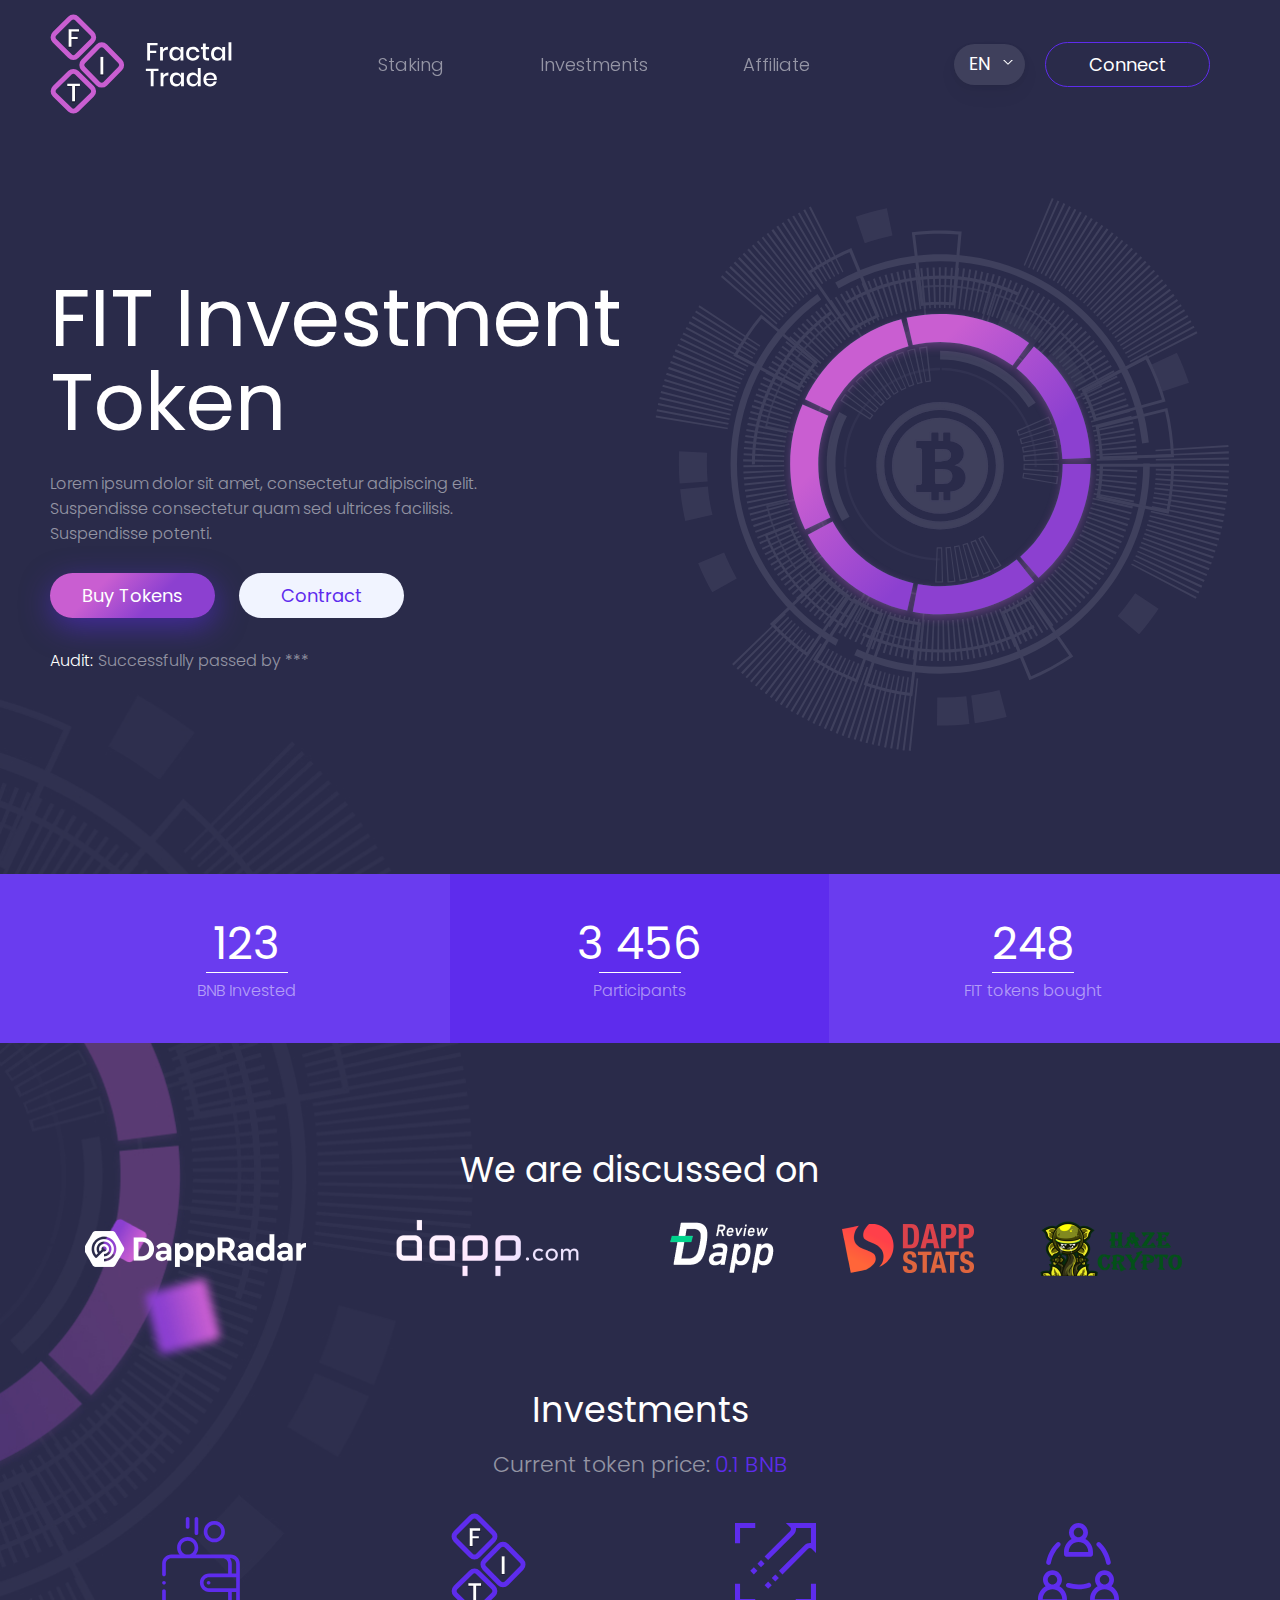
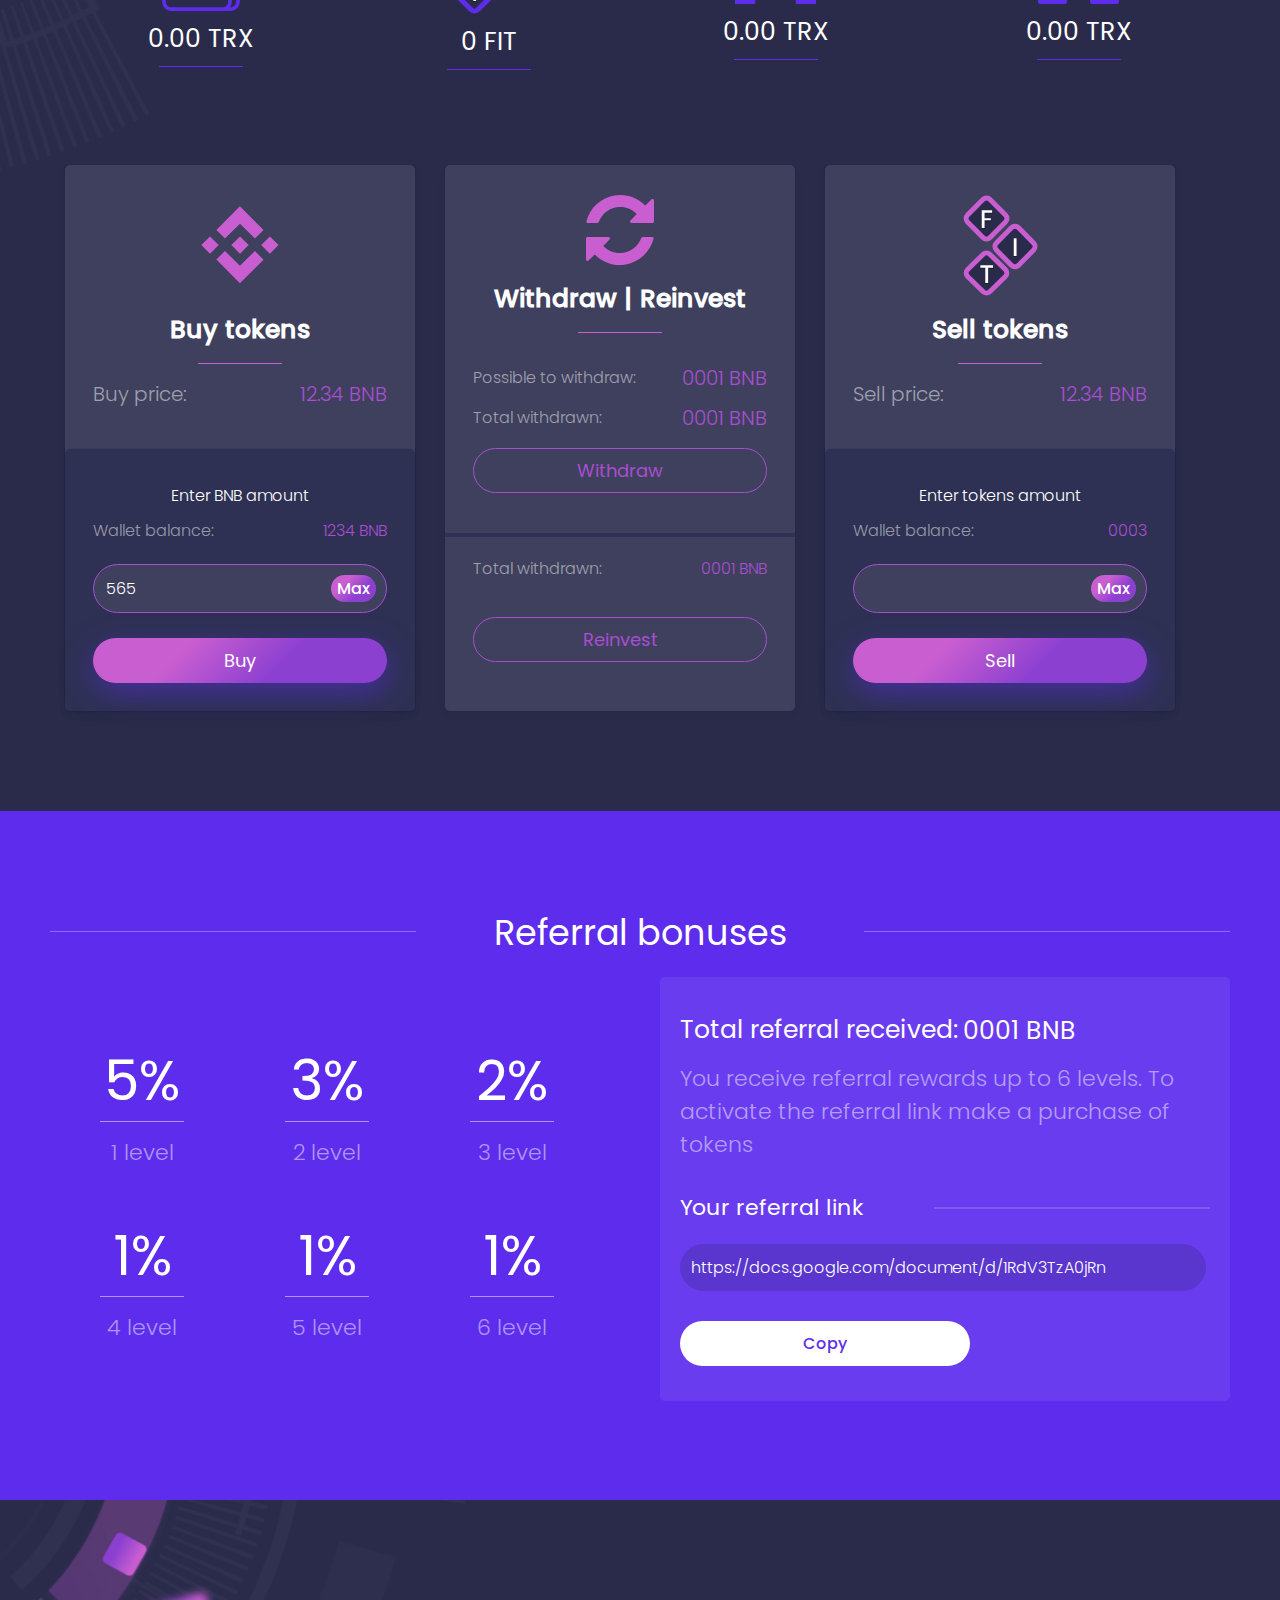
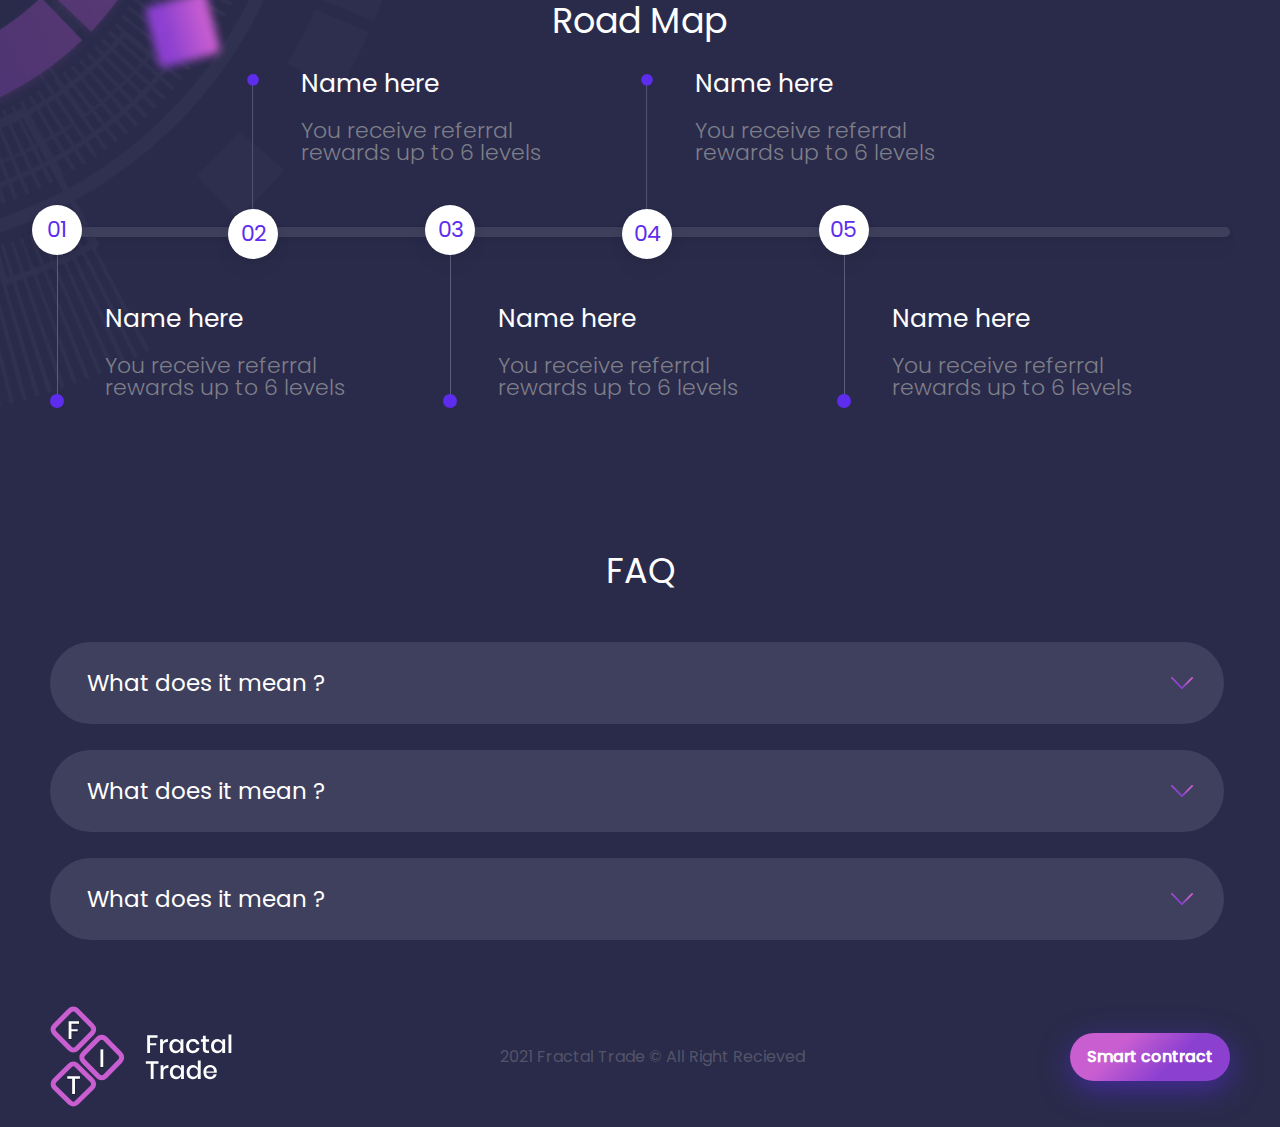
==== commit cf78e359: "next part done" ====
--- a/index.html
+++ b/index.html
@@ -593,6 +593,80 @@
     </div>
 </section>
 
-
+<section class="faq">
+    <div class="container-content">
+        <div class="header-section">
+            <h2 class="title-header">
+                FAQ
+            </h2>
+        </div>
+        <div class="container-faq">
+            <ul class="list-faq">
+                <li class="item-faq">
+                    <div class="header-item-faq">
+                        <button type="button" class="chevron-faq-item"></button>
+                        <h3 class="title-faq-item">
+                            What does it mean ?
+                        </h3>
+                    </div>
+                    <div class="container-info-faq">
+                        <p>
+                            To be eligible for a refund under these conditions, a user has to report the case to 1inch customer support with evidence of a failed transaction (transaction ID/transaction hash or the wallet address with the timestamp for the failure). To be eligible for a refund under these conditions, a user has to report the case to 1inch customer support with evidence of a failed transaction (transaction D/transaction hash or the wallet address with the timestamp for the failure). To be eligible for a refund under these conditions, a user has to report the case to 1inch customer support with evidence of a failed transaction (transaction ID/trans
+                        </p>
+                    </div>
+                </li>
+                <li class="item-faq">
+                    <div class="header-item-faq">
+                        <button type="button" class="chevron-faq-item"></button>
+                        <h3 class="title-faq-item">
+                            What does it mean ?
+                        </h3>
+                    </div>
+                    <div class="container-info-faq">
+                        <p>
+                            To be eligible for a refund under these conditions, a user has to report the case to 1inch customer support with evidence of a failed transaction (transaction ID/transaction hash or the wallet address with the timestamp for the failure). To be eligible for a refund under these conditions, a user has to report the case to 1inch customer support with evidence of a failed transaction (transaction D/transaction hash or the wallet address with the timestamp for the failure). To be eligible for a refund under these conditions, a user has to report the case to 1inch customer support with evidence of a failed transaction (transaction ID/trans
+                        </p>
+                    </div>
+                </li>
+                <li class="item-faq">
+                    <div class="header-item-faq">
+                        <button type="button" class="chevron-faq-item"></button>
+                        <h3 class="title-faq-item">
+                            What does it mean ?
+                        </h3>
+                    </div>
+                    <div class="container-info-faq">
+                        <p>
+                            To be eligible for a refund under these conditions, a user has to report the case to 1inch customer support with evidence of a failed transaction (transaction ID/transaction hash or the wallet address with the timestamp for the failure). To be eligible for a refund under these conditions, a user has to report the case to 1inch customer support with evidence of a failed transaction (transaction D/transaction hash or the wallet address with the timestamp for the failure). To be eligible for a refund under these conditions, a user has to report the case to 1inch customer support with evidence of a failed transaction (transaction ID/trans
+                        </p>
+                    </div>
+                </li>
+            </ul>
+        </div>
+    </div>
+</section>
+
+<footer class="footer">
+    <div class="container-content">
+        <div class="content-footer">
+            <a href="#" class="logo">
+                <img src="images/logo.svg" alt="logo">
+            </a>
+            <p class="footer-info">
+                2021 Fractal Trade © All Right Recieved
+            </p>
+            <button type="button" class="smart-contract">
+                Smart contract
+            </button>
+        </div>
+    </div>
+</footer>
+
+<button type="button" class="btn-to-top"></button>
+
+<!-- scripts -->
+
+<script src="js/jQuery_3.6.0.js"></script>
+<script src="js/main.js"></script>
 </body>
 </html>--- a/styles/style.css
+++ b/styles/style.css
@@ -126,6 +126,7 @@
     font-size: 18px;
 }
 
+
 .chose-lg:after{
     content: '';
     position: absolute;
@@ -136,6 +137,13 @@
     width: 14px;
     height: 8px;
     background-size: cover;
+    transition: .4s;
+}
+
+.chose-lg.turn-btn:after{
+    top: 42%;
+    transform: translateY(-50%);
+    transition: .4s;
 }
 
 .languages-container{
@@ -241,6 +249,7 @@
     box-shadow: 1px 9px 30px 0px rgba(94, 44, 237, 0.5);
     border: none;
     margin-right: 20px;
+    animation: radial-pulse 1s infinite;
 }
 
 .contract{
@@ -573,6 +582,7 @@
     -moz-box-shadow: 1px 9px 30px 0px rgba(94, 44, 237, 0.5);
     box-shadow: 1px 9px 30px 0px rgba(94, 44, 237, 0.5);
     margin-top: 25px;
+    animation: radial-pulse 1s infinite;
 }
 
 .footer-block{
@@ -768,7 +778,7 @@
     position: absolute;
     height: 1px;
     display: inline-block;
-    width: 59%;
+    width: 52%;
     background-clip: content-box;
     background: rgba(255, 255, 255, 0.3);
     top: 50%;
@@ -1010,4 +1020,225 @@
     width: 100%;
     border: none;
     z-index: -3;
+}
+
+/*--------------faq----------------*/
+
+.faq{
+    padding-bottom: 20px;
+}
+
+.container-faq{
+    margin-top: 45px;
+}
+
+.list-faq{
+    max-height: 330px;
+    overflow-y: auto;
+    padding-right: 6px;
+}
+
+.header-item-faq{
+    background: #3F405D;
+    border-radius: 50px;
+    padding: 24px 31px 24px 37px;
+    display: flex;
+    align-items: center;
+    position: relative;
+    z-index: 100;
+    cursor: pointer;
+}
+
+.item-faq{
+    margin-bottom: 26px;
+}
+
+.active-block .header-item-faq{
+    background: linear-gradient(315deg, #8C40D0 36.41%, #C95ED1 70.02%);
+}
+
+.chevron-faq-item{
+    width: 22px;
+    height: 12px;
+    background: url("../images/arrow-pink.svg") no-repeat;
+    background-size: cover;
+    border: none;
+    position: absolute;
+    right: 31px;
+    top: 50%;
+    transform: translateY(-50%);
+    transition: .3s;
+}
+
+.title-faq-item{
+    font-style: normal;
+    font-weight: normal;
+    font-size: 23px;
+}
+
+.chevron-faq-item.active-btn-faq{
+    background: url("../images/arrow.svg") no-repeat;
+    background-size: cover;
+    width: 22px;
+    height: 22px;
+    transition: .3s;
+}
+
+.container-info-faq{
+    background: #3F405D;
+    box-shadow: 0px 10px 20px rgba(0, 0, 0, 0.04), 0px 2px 6px rgba(0, 0, 0, 0.04), 0px 0px 1px rgba(0, 0, 0, 0.04);
+    border-bottom-left-radius: 50px;
+    border-bottom-right-radius: 50px;
+    padding: 62px 37px 25px;
+    position: relative;
+    top: -30px;
+    display: none;
+}
+
+.container-info-faq p{
+    color: #7E7E89;
+    font-style: normal;
+    font-weight: normal;
+    font-size: 16px;
+    line-height: normal;
+}
+
+/*-------------scrollbar-----------*/
+
+::-webkit-scrollbar-button {
+    background-image: none;
+    background-repeat:no-repeat;
+    width:5px;
+    height:0px
+}
+
+::-webkit-scrollbar-track {
+    background-color: rgba(7, 16, 59, 0.3);
+}
+
+::-webkit-scrollbar-thumb {
+    -webkit-border-radius: 5px;
+    border-radius: 5px;
+    background: linear-gradient(315deg, #8C40D0 36.41%, #C95ED1 70.02%);
+}
+
+::-webkit-scrollbar-thumb:hover{
+    background: linear-gradient(315deg, #8C40D0 36.41%, #C95ED1 70.02%);
+    opacity: 0.5;
+}
+
+::-webkit-resizer{
+    background-image: none;
+    background-repeat: no-repeat;
+    width: 4px;
+    height: 0px
+}
+
+::-webkit-scrollbar{
+    width: 4px;
+    border-radius: 5px;
+}
+
+/*--------------footer-------------*/
+
+.smart-contract{
+    font-style: normal;
+    font-weight: 600;
+    font-size: 16px;
+    color: #FFFFFF;
+    width: 160px;
+    height: 48px;
+    background: linear-gradient(315deg, #8C40D0 36.41%, #C95ED1 70.02%);
+    border-radius: 50px;
+    border: none;
+    -webkit-box-shadow: 1px 9px 30px 0px rgba(94, 44, 237, 0.5);
+    -moz-box-shadow: 1px 9px 30px 0px rgba(94, 44, 237, 0.5);
+    box-shadow: 1px 9px 30px 0px rgba(94, 44, 237, 0.5);
+    animation: radial-pulse 1s infinite;
+}
+
+@keyframes radial-pulse {
+    0% {
+        box-shadow:  0 0 0 0px rgba(94, 44, 237, 0.5);
+    }
+
+    100% {
+        box-shadow: 1px 9px 30px 0px rgba(94, 44, 237, 0.5);
+    }
+}
+
+.smart-contract:hover{
+    opacity: 0.8;
+    transition: .3s;
+}
+
+.footer .logo{
+    max-width: 184px;
+    width: 100%;
+    display: block;
+}
+
+.content-footer{
+    display: flex;
+    align-items: center;
+    justify-content: space-between;
+}
+
+.footer-info{
+    color: rgba(126, 126, 137, 0.5);
+    font-style: normal;
+    font-weight: normal;
+    font-size: 16px;
+}
+
+.footer{
+    padding: 20px 0;
+}
+
+.btn-to-top{
+    background: linear-gradient(315deg, #8C40D0 36.41%, #C95ED1 70.02%);
+    border-radius: 50px;
+    width: 55px;
+    height: 55px;
+    position: fixed;
+    bottom: 70px;
+    border: none;
+    right: 10%;
+    box-shadow: 0px 0px 3px 7px rgba(94,44,237,0.3);
+    -webkit-box-shadow: 0px 0px 3px 7px rgba(94,44,237,0.3);
+    -moz-box-shadow: 0px 0px 3px 7px rgba(94,44,237,0.3);
+    opacity: 0;
+    visibility: hidden;
+    z-index: 1000;
+    transition: background-color .3s,
+    opacity .5s, visibility .5s;
+    animation: pulse 2s infinite;
+}
+
+@-webkit-keyframes pulse {
+    0% {
+        -webkit-box-shadow: 0 0 0 0 rgba(94,44,237,0.3);
+    }
+    70% {
+        -webkit-box-shadow: 0px 0px 3px 7px rgba(94,44,237, 0.3);
+    }
+    100% {
+        -webkit-box-shadow: 0 0 0 0 rgba(94,44,237, 0);
+    }
+}
+
+.btn-to-top:after{
+    content: '';
+    position: absolute;
+    left: 0;
+    top: 0;
+    bottom: 0;
+    right: 0;
+    background: url("../images/arrow.svg") no-repeat;
+    background-position: center;
+}
+
+.btn-to-top.show {
+    opacity: 1;
+    visibility: visible;
 }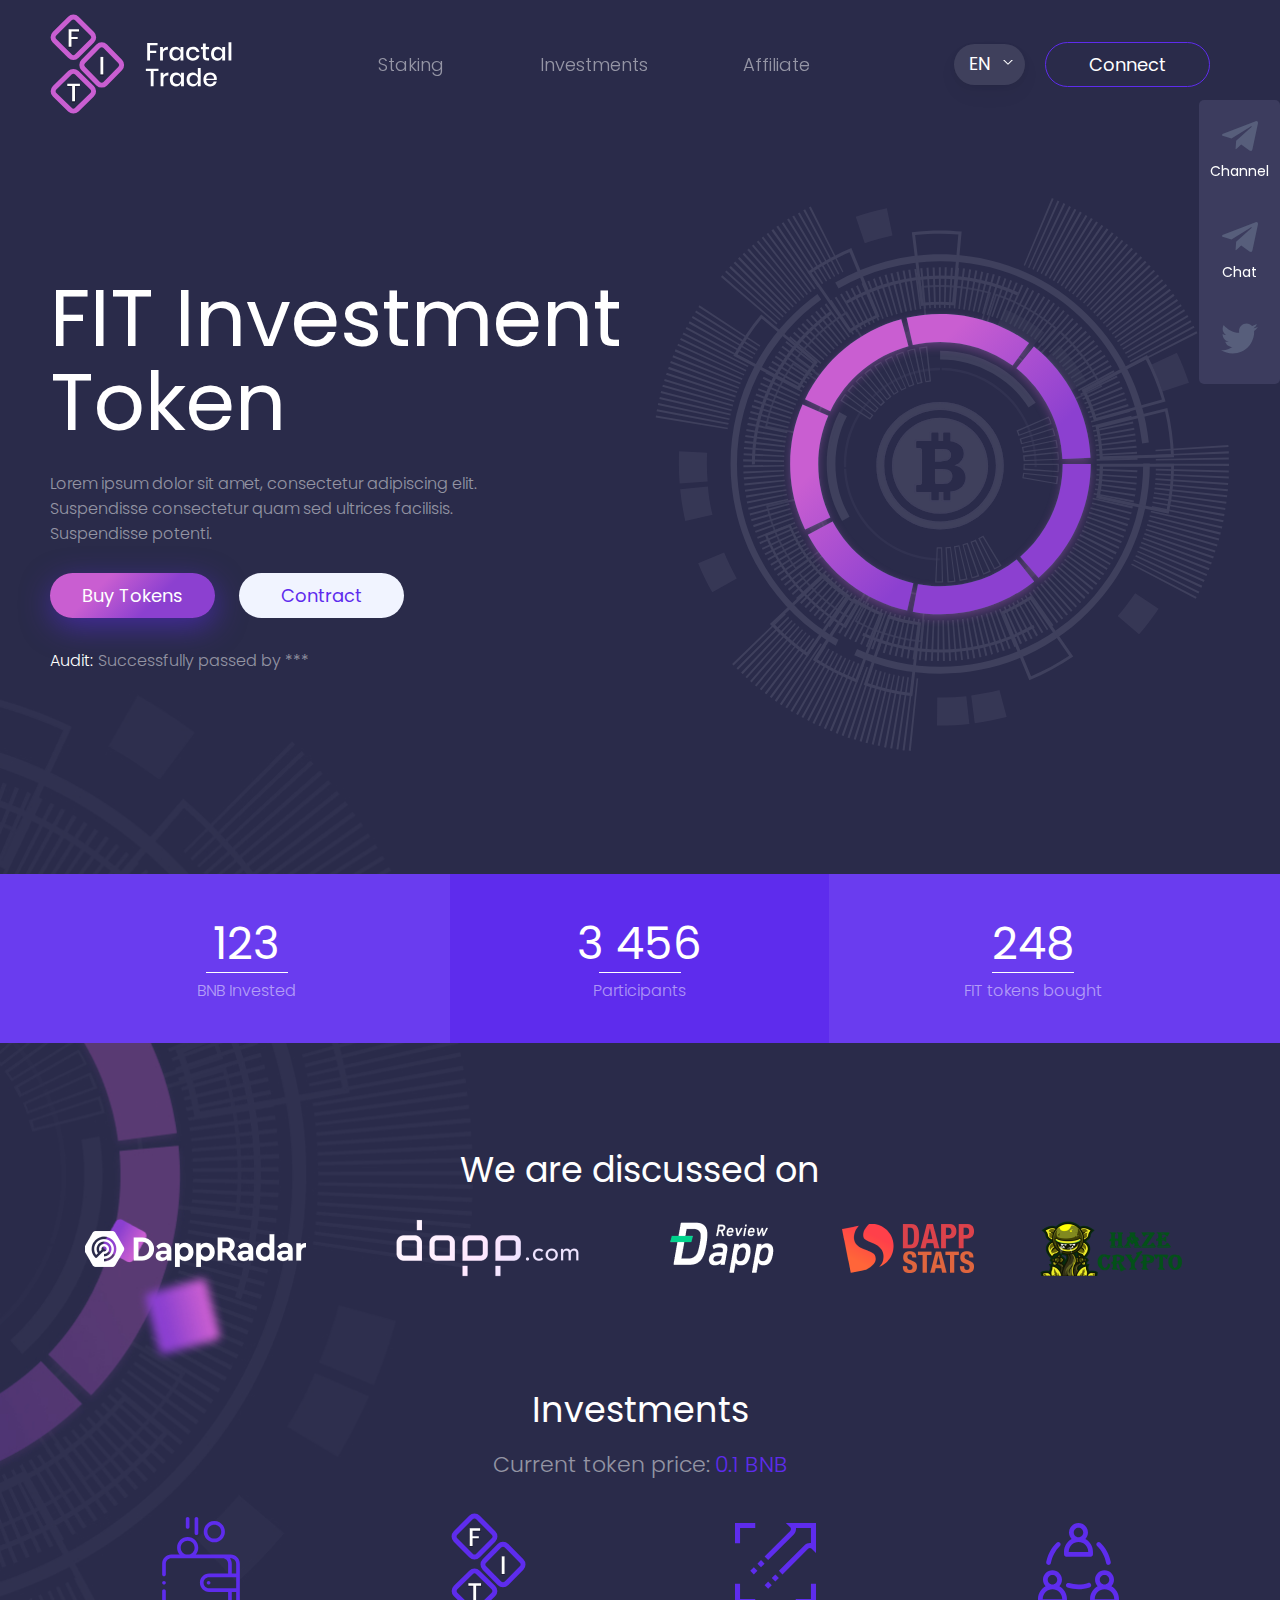
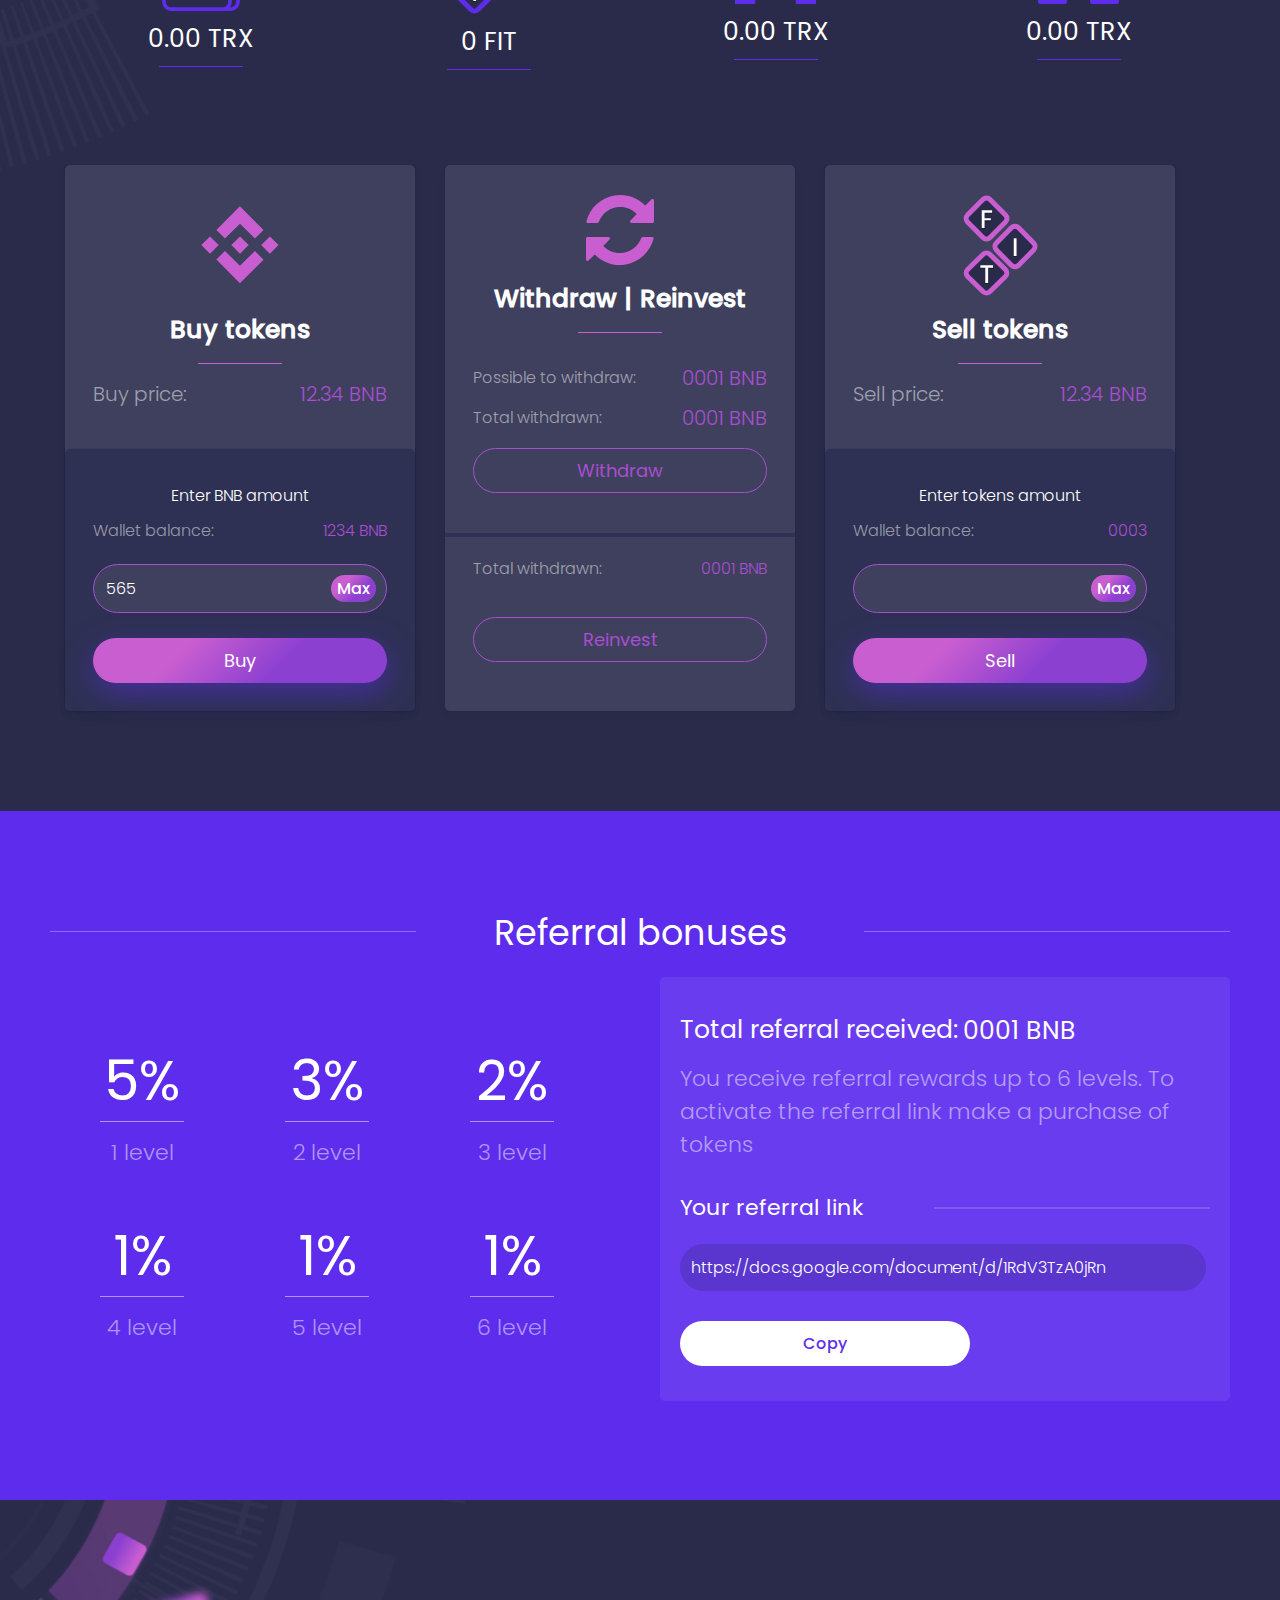
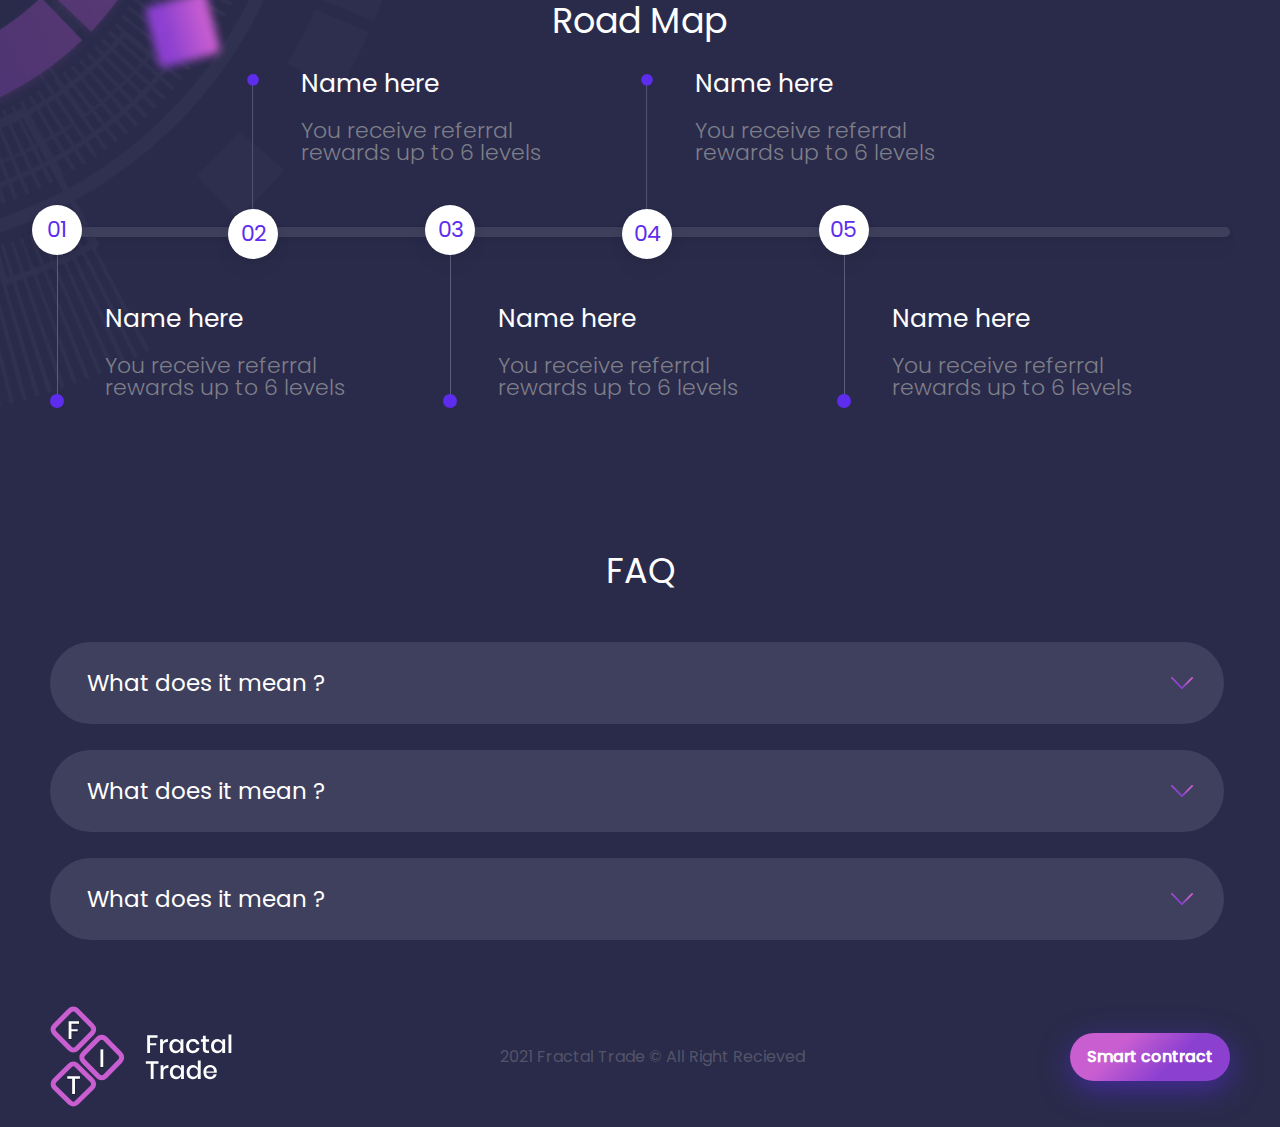
==== commit 32904b92: "next page" ====
--- a/index.html
+++ b/index.html
@@ -12,7 +12,6 @@
     <link rel="stylesheet" type="text/css" href="styles/style.css">
     <link rel="stylesheet" type="text/css" href="styles/media.css">
 
-    <link>
 </head>
 <body class="body">
 
@@ -25,17 +24,17 @@
             <div class="menu-container">
                 <ul class="menu-list">
                     <li class="item-menu">
-                        <a href="" class="link-menu">
+                        <a href="Staking.html" class="link-menu" target="_blank">
                             Staking
                         </a>
                     </li>
                     <li class="item-menu">
-                        <a href="" class="link-menu">
+                        <a href="" class="link-menu" target="_blank">
                             Investments
                         </a>
                     </li>
                     <li class="item-menu">
-                        <a href="" class="link-menu">
+                        <a href="" class="link-menu" target="_blank">
                             Affiliate
                         </a>
                     </li>
@@ -661,6 +660,23 @@
         </div>
     </div>
 </footer>
+<div class="container-contacts">
+    <ul class="contacts-list">
+        <li class="item-contacts channel">
+            <a href="" class="link-contacts" target="_blank">
+                Channel
+            </a>
+        </li>
+        <li class="item-contacts chat">
+            <a href="" class="link-contacts" target="_blank">
+                Chat
+            </a>
+        </li>
+        <li class="item-contacts twitter">
+            <a href="" class="link-contacts" target="_blank"></a>
+        </li>
+    </ul>
+</div>
 
 <button type="button" class="btn-to-top"></button>
 
--- a/styles/style.css
+++ b/styles/style.css
@@ -1241,4 +1241,456 @@
 .btn-to-top.show {
     opacity: 1;
     visibility: visible;
+}
+
+.item-contacts{
+    margin-bottom: 40px;
+}
+
+.item-contacts:last-child{
+    margin-bottom: 0;
+}
+
+.link-contacts:hover{
+    color: #A84ED1;
+    transition: .3s;
+}
+
+.channel a,
+.chat a,
+.twitter a{
+    display: flex;
+    align-items: center;
+    justify-content: center;
+    padding-top: 40px;
+    position: relative;
+    width: 61px;
+    font-style: normal;
+    font-weight: normal;
+    font-size: 14px;
+}
+
+.channel a:after,
+.chat a:after,
+.twitter a:after{
+    content: '';
+    position: absolute;
+    background: url("../images/grey-telegram.svg")no-repeat;
+    background-size: contain;
+    width: 36px;
+    height: 30px;
+    top: 0;
+    transition: .3s;
+}
+
+.channel a:hover:after,
+.chat a:hover:after{
+    content: '';
+    position: absolute;
+    background: url("../images/telegram.svg")no-repeat;
+    background-size: contain;
+    width: 36px;
+    height: 30px;
+    top: 0;
+}
+
+.twitter a:after{
+    background: url("../images/twitter.svg")no-repeat;
+    background-size: contain;
+    width: 38px;
+    height: 31px;
+}
+
+.twitter a:hover:after{
+    background: url("../images/twitter-pink.svg")no-repeat;
+    background-size: contain;
+    width: 38px;
+    height: 31px;
+    transition: .3s;
+}
+
+.contacts-list{
+    background: rgba(78, 78, 113, 0.5);
+    border-radius: 5px;
+    display: flex;
+    flex-direction: column;
+    max-width: 78px;
+    padding: 21px 10px;
+}
+
+.container-contacts{
+    position: fixed;
+    right: 0;
+    top: 100px;
+    z-index: 1000;
+}
+
+/*-------------page staking----------*/
+
+.tabs-container {
+    max-width: 100%;
+    margin: 50px auto;
+    padding: 25px;
+}
+
+.tabs {
+    display: flex;
+    margin-bottom: 28px;
+}
+
+.tabs li:not(:last-child) {
+    margin-right: 25px;
+}
+
+.tabs li a {
+    display: flex;
+    align-items: center;
+    justify-content: center;
+    position: relative;
+    top: 4px;
+    border-radius: 50px;
+    background: white;
+    transition: all 0.1s ease-in-out;
+    color: #5E2CED;
+    font-style: normal;
+    font-weight: 500;
+    font-size: 16px;
+    width: 225px;
+    height: 45px;
+    outline: none;
+}
+
+.tabs li.active a,
+.tabs li a:hover {
+    background: linear-gradient(315deg, #8C40D0 36.41%, #C95ED1 70.02%);
+    color: #FFFFFF;
+    outline: none;
+    -webkit-box-shadow: 1px 9px 30px 0px rgba(94, 44, 237, 0.5);
+    -moz-box-shadow: 1px 9px 30px 0px rgba(94, 44, 237, 0.5);
+    box-shadow: 1px 9px 30px 0px rgba(94, 44, 237, 0.5);
+    animation: radial-pulse 1s infinite;
+}
+
+.tabs-content {
+    position: relative;
+    z-index: 2;
+}
+
+.tabs-panel {
+    display: none;
+}
+
+.tabs-panel.active {
+    display: block;
+}
+
+/*-------------first-tab--------------*/
+
+.create-liquidity{
+    font-style: normal;
+    font-weight: 500;
+    font-size: 14px;
+    color: #FFFFFF;
+    width: 156px;
+    height: 36px;
+    background: linear-gradient(315deg, #8C40D0 36.41%, #C95ED1 70.02%);
+    border-radius: 30px;
+    border: none;
+    box-shadow: 0px 0px 15px 3px rgba(140,64,208,0.32);
+    -webkit-box-shadow: 0px 0px 15px 3px rgba(140,64,208,0.32);
+    -moz-box-shadow: 0px 0px 15px 3px rgba(140,64,208,0.32);
+}
+
+.title-tabs-block{
+    font-style: normal;
+    font-weight: bold;
+    font-size: 22px;
+}
+
+.header-block-tabs{
+    display: flex;
+    align-items: center;
+    justify-content: space-between;
+    margin-bottom: 20px;
+}
+
+.tokens-block{
+    background: #3F405D;
+    padding: 30px 30px 44px;
+    border-radius: 5px;
+}
+
+.icon-value{
+    width: 62px;
+    height: 62px;
+    border-radius: 100%;
+    background: linear-gradient(315deg, #8C40D0 36.41%, #C95ED1 70.02%);
+    position: relative;
+    display: flex;
+    align-items: center;
+    justify-content: center;
+}
+
+.icon-value:after{
+    content: '';
+    position: absolute;
+    width: 52px;
+    height: 52px;
+    background: url("../images/fit-pink.svg")no-repeat;
+    background-size: contain;
+    background-position: center;
+}
+
+.block-value{
+    display: flex;
+    align-items: center;
+}
+
+.value-token{
+    font-style: normal;
+    font-weight: bold;
+    font-size: 35px;
+    color: #FFFFFF;
+    margin-left: 12px;
+}
+
+.title-result{
+    font-style: normal;
+    font-weight: bold;
+    font-size: 16px;
+}
+
+.result-input{
+    font-style: normal;
+    font-weight: bold;
+    font-size: 16px;
+    color: #FFFFFF;
+    padding: 11px 17px;
+    text-align: center;
+    background: #2A2B4B;
+    border-radius: 30px;
+}
+
+.item-result{
+    display: flex;
+    align-items: center;
+    max-width: 206px;
+    width: 100%;
+    justify-content: space-between;
+    padding-right: 49px;
+}
+
+.list-result{
+    display: flex;
+    align-items: center;
+    margin-top: 30px;
+    margin-bottom: 37px;
+}
+
+.item-result:not(:last-child) {
+    border-right: 1px solid #2A2B4B;
+}
+
+.item-result:not(:first-child) {
+    padding-left: 49px;
+}
+
+.big-pink-btn{
+    background: linear-gradient(315deg, #8C40D0 36.41%, #C95ED1 70.02%);
+    border-radius: 30px;
+    width: 255px;
+    height: 45px;
+    font-weight: 500;
+    font-size: 16px;
+    color: #FFFFFF;
+    border: none;
+    box-shadow: 0px 0px 15px 3px rgba(140,64,208,0.32);
+    -webkit-box-shadow: 0px 0px 15px 3px rgba(140,64,208,0.32);
+    -moz-box-shadow: 0px 0px 15px 3px rgba(140,64,208,0.32);
+}
+
+.create-liquidity:hover,
+.big-pink-btn:hover{
+    opacity: 0.8;
+    transition: .3s;
+}
+
+.link-swap{
+    color: #A84ED1;
+    text-decoration: underline;
+    font-style: normal;
+    font-weight: 300;
+    font-size: 16px;
+    margin-left: 18px;
+}
+
+.link-swap:hover{
+    transition: .3s;
+    text-decoration: none;
+}
+
+.extra-value{
+    font-style: normal;
+    font-weight: bold;
+    font-size: 35px;
+    color: #FFFFFF;
+    margin-top: 18px;
+}
+
+.extra-header{
+    flex-direction: column;
+    align-items: flex-start;
+}
+
+.extra-bottom{
+    margin-top: 30px;
+    padding-bottom: 18px;
+    display: flex;
+    align-items: center;
+    justify-content: space-between;
+}
+
+.block-current p{
+    font-style: normal;
+    font-weight: 500;
+    font-size: 16px;
+    color: #FFFFFF;
+    max-width: 174px;
+    line-height: normal;
+}
+
+.block-current{
+    display: flex;
+    align-items: center;
+    justify-content: space-between;
+    width: 70%;
+}
+
+.container-tab-info{
+    display: flex;
+    width: 100%;
+}
+
+.right-tokens-block .tokens-block{
+    margin-left: 30px;
+}
+
+.right-tokens-block{
+    max-width: 380px;
+    width: 100%;
+}
+
+.right-tokens-block .tokens-block:not(:last-child){
+    margin-bottom: 30px;
+}
+
+.container-fit-token{
+    max-width: 750px;
+    width: 100%;
+}
+
+.right-token{
+    padding: 0 0  18px;
+}
+
+.right-token .extra-header{
+    margin-bottom: 0;
+    padding: 24px 29px 18px;
+    border-bottom: 1px solid #2A2B4B;
+}
+
+
+.main-right-block{
+    display: flex;
+    flex-direction: column;
+}
+
+.footer-right-token .list-result{
+    flex-direction: column;
+    align-items: flex-start;
+    margin: 0;
+}
+.footer-right-token .list-result .item-result{
+    justify-content: space-between;
+    max-width: 100%;
+}
+
+.footer-right-token .list-result .item-result:not(:first-child) {
+    padding-left: 0;
+}
+
+.footer-right-token .list-result  .item-result:not(:last-child) {
+    border-right: none;
+    margin-bottom: 20px;
+}
+
+.footer-right-token{
+    padding: 24px 29px 0;
+}
+
+.pink-small-btn{
+    font-style: normal;
+    font-weight: 500;
+    font-size: 14px;
+    color: #FFFFFF;
+    width: 156px;
+    height: 36px;
+    background: linear-gradient(315deg, #8C40D0 36.41%, #C95ED1 70.02%);
+    border-radius: 30px;
+    border: none;
+    box-shadow: 0px 0px 15px 3px rgba(140,64,208,0.32);
+    -webkit-box-shadow: 0px 0px 15px 3px rgba(140,64,208,0.32);
+    -moz-box-shadow: 0px 0px 15px 3px rgba(140,64,208,0.32);
+}
+
+.pink-small-btn:hover{
+    transition: .3s;
+    opacity: 0.8;
+}
+
+.container-header-info-bottom{
+    display: flex;
+    align-items: center;
+    justify-content: space-between;
+    margin-top: 18px;
+    width: 100%;
+}
+
+.container-header-info-bottom .extra-value{
+    margin-top: 0;
+}
+
+.footer-right-text{
+    font-style: normal;
+    font-weight: 500;
+    font-size: 16px;
+    color: #FFFFFF;
+    line-height: 182%;
+}
+
+.chart-container{
+    background: #3F405D;
+    border-radius: 5px;
+    padding: 30px;
+}
+
+.chart{
+    height: 280px;
+    max-width: 1073px;
+    width: 100%;
+    overflow-x: auto;
+}
+
+.chart img,
+.chart canvas{
+    width: 100%;
+}
+
+.chart-container .title-tabs-block{
+    margin-bottom: 22px;
+}
+
+.tab-footer{
+    margin-top: 30px;
+    margin-bottom: 50px;
 }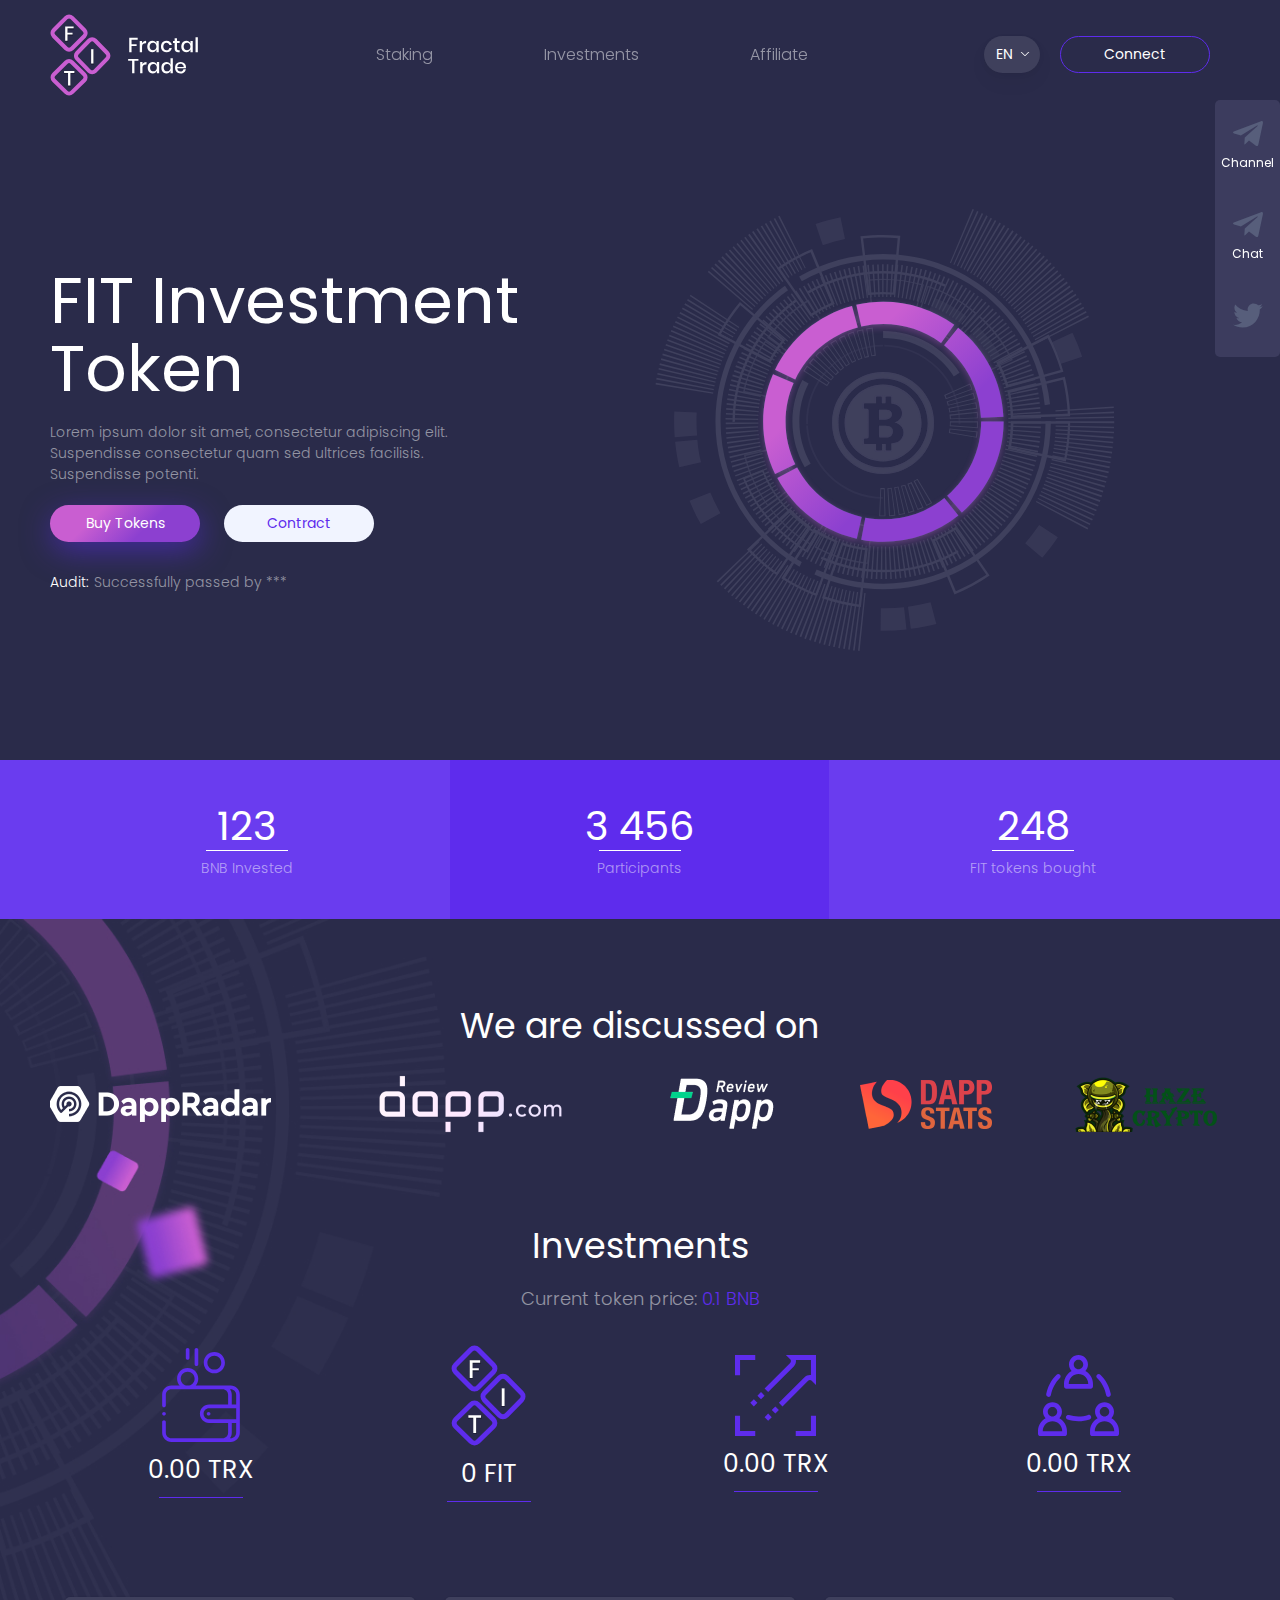
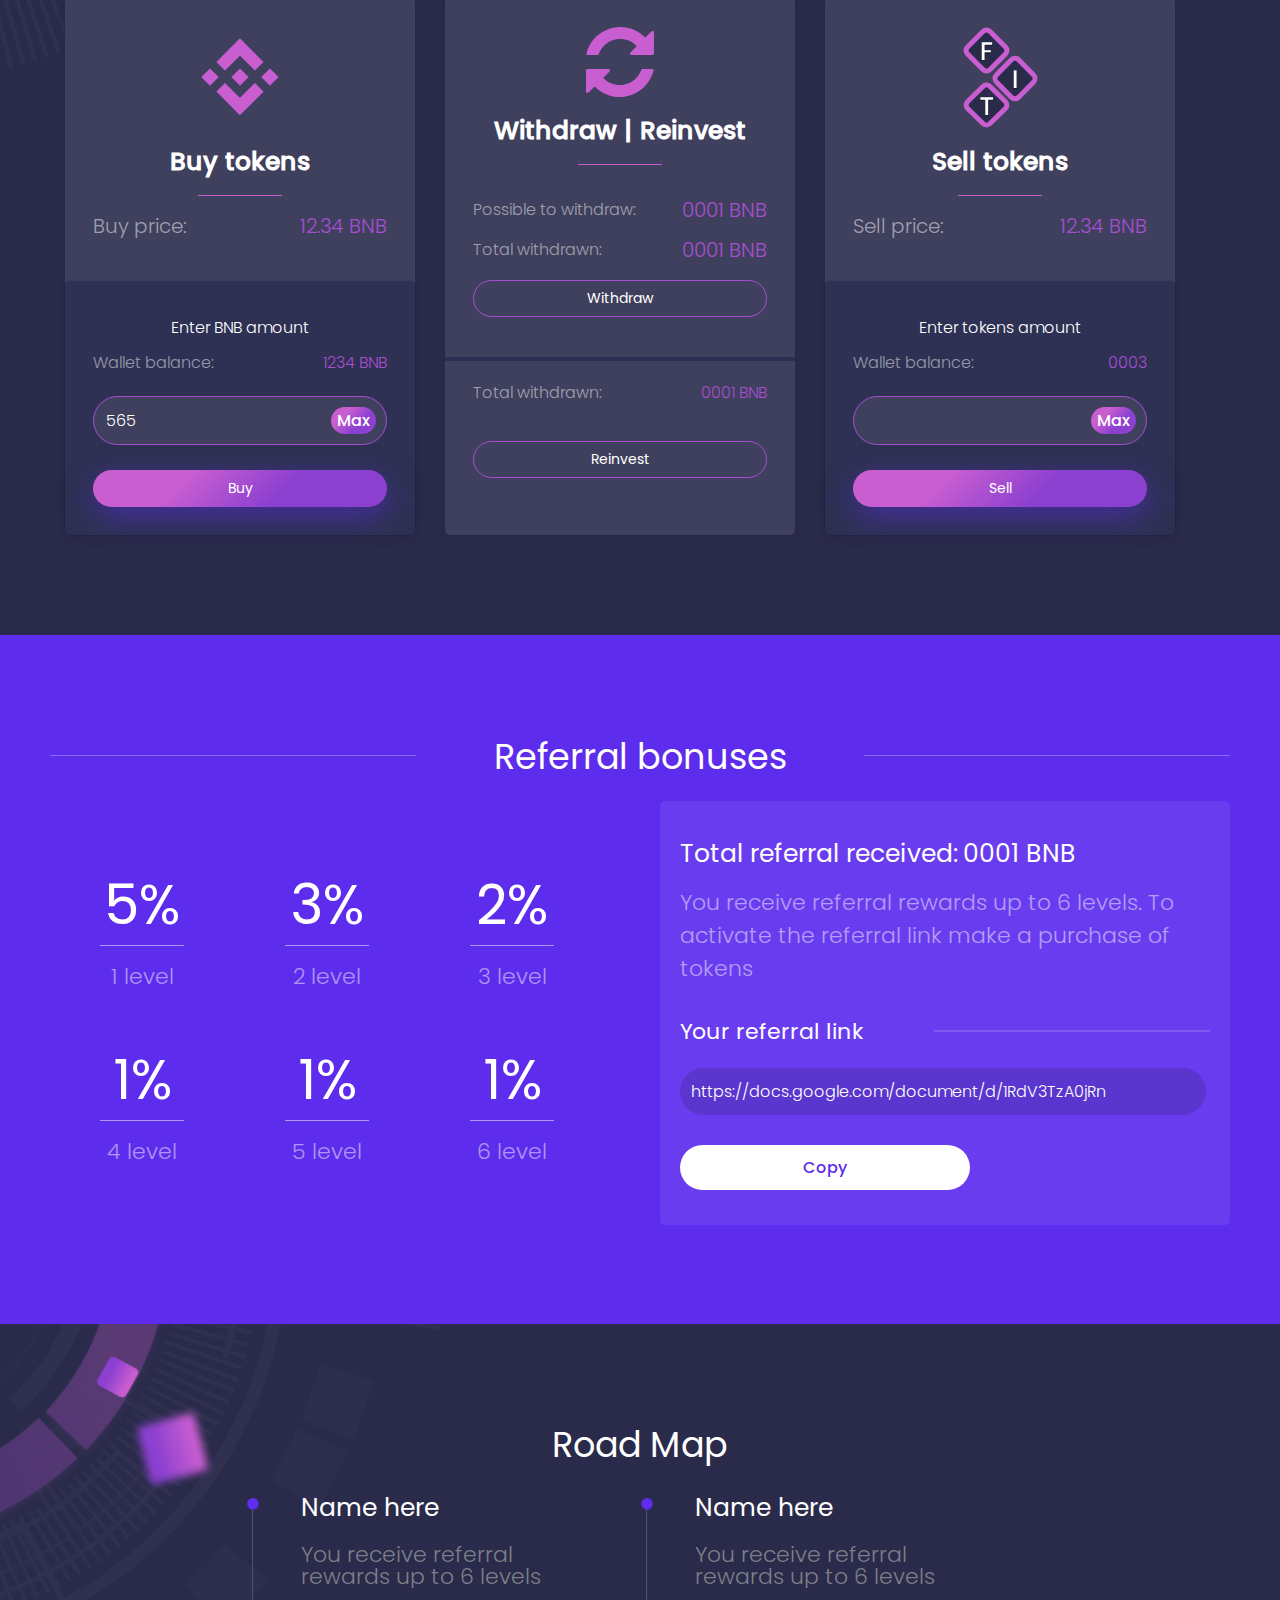
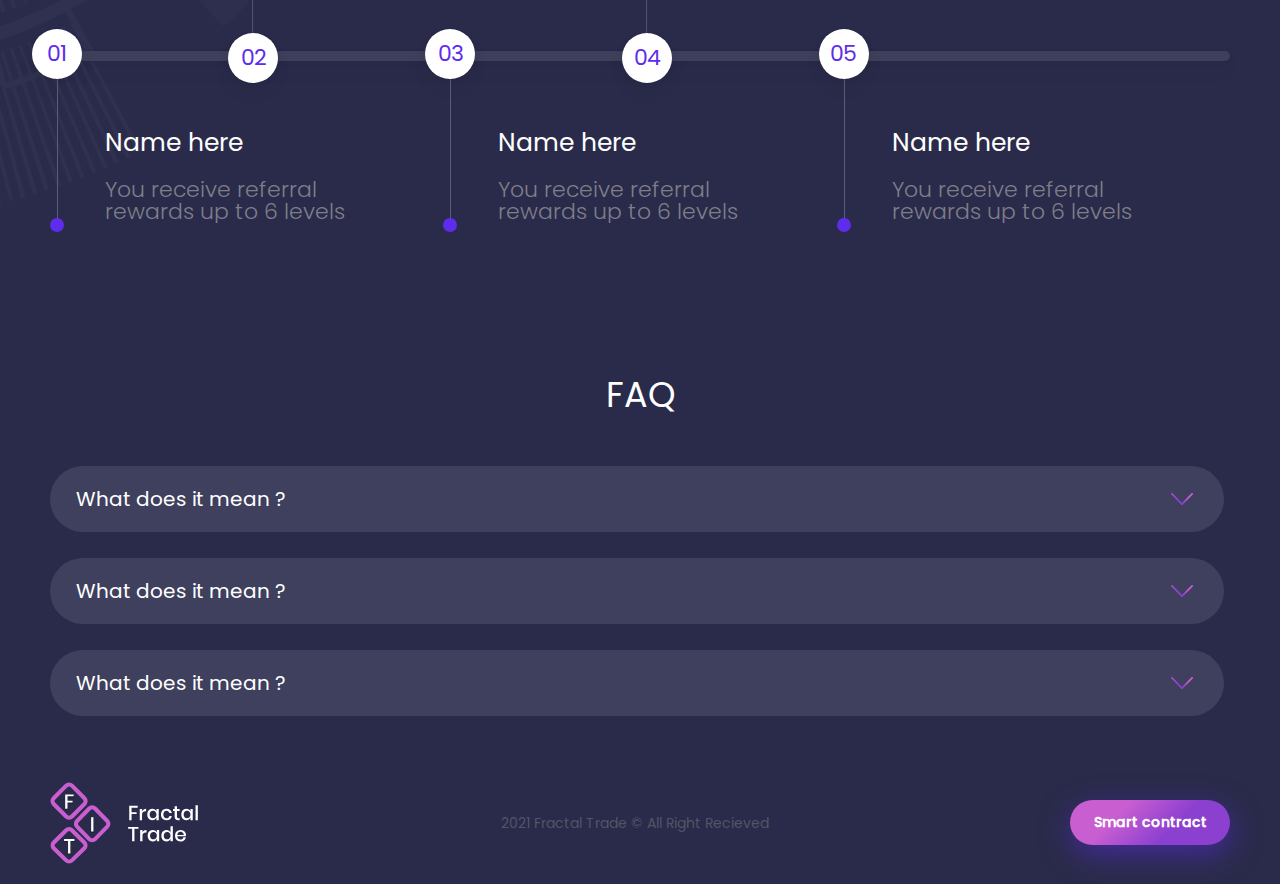
==== commit e8970619: "media start, done to 980px" ====
--- a/index.html
+++ b/index.html
@@ -21,7 +21,7 @@
             <a href="#" class="logo">
                 <img src="images/logo.svg" alt="logo"/>
             </a>
-            <div class="menu-container">
+            <div class="menu-container mobile-none">
                 <ul class="menu-list">
                     <li class="item-menu">
                         <a href="Staking.html" class="link-menu" target="_blank">
@@ -55,6 +55,7 @@
                 <button type="button" class="btn transparent-btn">
                     Connect
                 </button>
+                <button type="button" class="mobile-burger"></button>
             </div>
         </div>
     </div>
@@ -680,6 +681,88 @@
 
 <button type="button" class="btn-to-top"></button>
 
+<div class="bg-windows" style="display: none">
+    <div class="container-popup" style="display: none">
+        <button type="button" class="close-btn"></button>
+        <h3 class="title-popup">
+            Something went wrong
+        </h3>
+        <p class="text-popup">
+            Repeat again or try later
+        </p>
+        <button type="button" class="btn btn-popup">
+            Okay
+        </button>
+    </div>
+
+    <div class="container-popup connect-popup" style="display: none">
+        <button type="button" class="close-btn"></button>
+        <h3 class="title-popup-connect">
+            Connect wallet
+        </h3>
+        <ul class="connect-list">
+            <li class="item-connect">
+                <a href="" class="connect-text metamsk">
+                    Metamask
+                </a>
+            </li>
+            <li class="item-connect">
+                <a href="" class="connect-text binance">
+                    Binance Chain Wallet
+                </a>
+            </li>
+        </ul>
+        <a href="" class="link-connect">
+            How to connect your wallet
+        </a>
+    </div>
+
+    <div class="container-popup connect-info" style="display: none">
+        <button type="button" class="close-btn"></button>
+        <h3 class="title-popup-connect">
+            Connect wallet
+        </h3>
+        <div class="connect-info-container">
+            <p>
+                To be eligible for a refund under these conditions, a user has to report the case to 1inch customer support with evidence of a failed transaction (transaction ID/transaction hash or the wallet address with the timestamp for the failure).
+            </p>
+            <p>
+                To be eligible for a refund under these conditions, a user has to report the case to 1inch customer support with evidence of a failed transaction (transaction D/transaction hash or the wallet address with the timestamp for the failure). To be eligible for a refund under these conditions, a user has to report the case to 1inch customer support with evidence of a failed transaction (transaction ID/trans
+            </p>
+            <p>
+                To be eligible for a refund under these conditions, a user has to report the case to 1inch customer support with evidence of a failed transaction (transaction ID/transaction hash or the wallet address with the timestamp for the failure).
+            </p>
+            <p>
+                To be eligible for a refund under these conditions, a user has to report the case to 1inch customer support with evidence of a failed transaction (transaction D/transaction hash or the wallet address with the timestamp for the failure). To be eligible for a refund under these conditions, a user has to report the case to 1inch customer support with evidence of a failed transaction (transaction ID/trans
+            </p>
+        </div>
+
+    </div>
+</div>
+
+<div class="mobile-menu-wrapper">
+    <div class="mobile-menu-container">
+        <button type="button" class="close-menu"></button>
+        <ul class="menu-list">
+            <li class="item-menu">
+                <a href="Staking.html" class="link-menu" target="_blank">
+                    Staking
+                </a>
+            </li>
+            <li class="item-menu">
+                <a href="" class="link-menu" target="_blank">
+                    Investments
+                </a>
+            </li>
+            <li class="item-menu">
+                <a href="" class="link-menu" target="_blank">
+                    Affiliate
+                </a>
+            </li>
+        </ul>
+    </div>
+</div>
+
 <!-- scripts -->
 
 <script src="js/jQuery_3.6.0.js"></script>
--- a/styles/style.css
+++ b/styles/style.css
@@ -252,7 +252,7 @@
     animation: radial-pulse 1s infinite;
 }
 
-.contract{
+.btn.contract{
     border: none;
     background: #F1F4FF;
     color: #5E2CED;
@@ -287,6 +287,7 @@
 
 .first-screen{
     padding-bottom: 123px;
+    background: #2a2b4a;
 }
 
 /*----------------blue section--------*/
@@ -1585,7 +1586,7 @@
 }
 
 .container-fit-token{
-    max-width: 750px;
+    max-width: 800px;
     width: 100%;
 }
 
@@ -1675,8 +1676,8 @@
 }
 
 .chart{
-    height: 280px;
-    max-width: 1073px;
+    height: 292px;
+    max-width: 1127px;
     width: 100%;
     overflow-x: auto;
 }
@@ -1693,4 +1694,702 @@
 .tab-footer{
     margin-top: 30px;
     margin-bottom: 50px;
-}+}
+
+/*------------switch----------*/
+
+.switch-btn {
+    background: #F1F4FF;
+    border-radius: 30px;
+    width: 268px;
+    height: 45px;
+    z-index: 0;
+    margin: 0;
+    padding: 0;
+    border: none;
+    cursor: pointer;
+    position: relative;
+    transition-duration: 300ms;
+    display: flex;
+    align-items: center;
+    justify-content: flex-end;
+    padding-right: 40px;
+}
+.switch-btn::after {
+    content: "Remove";
+    top: 0;
+    left: 0;
+    transition-duration: 300ms;
+    position: absolute;
+    z-index: 1;
+    background: linear-gradient(315deg, #8C40D0 36.41%, #C95ED1 70.02%);
+    border-radius: 30px;
+    width: 158px;
+    height: 45px;
+    display: flex;
+    align-items: center;
+    justify-content: center;
+    color: #ffff;
+}
+
+.stake-control .switch-btn::after {
+    content: "Unstake";
+}
+
+.switch-btn::before{
+    content: 'Add';
+    color: #5E2CED;
+    font-weight: 500;
+    font-size: 16px;
+}
+
+.stake-control .switch-btn::before{
+    content: 'Stake';
+}
+
+.switch-on {
+    background: #F1F4FF;
+    justify-content: flex-start;
+    padding-left: 40px;
+    padding-right: 0;
+}
+.switch-on::after {
+    left: 150px;
+    content: 'Add';
+}
+
+.stake-control .switch-on::after{
+    content: 'Stake';
+}
+
+.switch-on::before{
+    content: 'Remove';
+}
+
+.stake-control .switch-on::before{
+    content: 'Unstake';
+}
+
+.title-input{
+    color: rgba(255, 255, 255, 0.5);
+    font-style: normal;
+    font-weight: 300;
+    font-size: 16px;
+}
+
+.value-info{
+    color: #FFFFFF;
+    font-weight: bold;
+    font-size: 16px;
+}
+
+.header-input{
+    display: flex;
+    align-items: center;
+    justify-content: space-between;
+    margin-top: 18px;
+    margin-bottom: 5px;
+}
+
+.left-token-block{
+    max-width: 307px;
+    width: 100%;
+    padding: 26px 21px;
+    margin-right: 30px;
+}
+
+.token-input{
+    background: transparent;
+    border: none;
+    font-weight: bold;
+    font-size: 14px;
+    color: #FFFFFF;
+}
+
+.container-input-block{
+    background: #3F405D;
+    border: 1px solid #A84ED1;
+    border-radius: 30px;
+    height: 19px;
+    padding: 12px 19px;
+    display: flex;
+    align-items: center;
+    justify-content: space-between;
+    margin-bottom: 18px;
+}
+
+.before-input span{
+    font-weight: 300;
+    font-size: 16px;
+    color: #FFFFFF;
+    text-transform: uppercase;
+    position: relative;
+    padding-left: 30px;
+}
+
+.before-input span:before{
+    content: '';
+    position: absolute;
+    left: 0;
+    top: 50%;
+    transform: translateY(-50%);
+    width: 23px;
+    height: 31px;
+    background: url("../images/fit-pink.svg")no-repeat;
+    background-size: contain;
+}
+
+.item-percent-list span{
+    color: #FFFFFF;
+    font-weight: bold;
+    font-size: 16px;
+}
+
+.item-percent-list{
+    padding: 12px 16px;
+    background: #2A2B4B;
+    border-radius: 30px;
+}
+
+.remove-btn{
+    width: 100%;
+    margin-bottom: 13px;
+    margin-top: 18px;
+}
+
+.remove-swap{
+    margin: 0 auto;
+    display: flex;
+    align-items: center;
+    justify-content: center;
+}
+
+.item-top-block{
+    background: #3F405D;
+    border-radius: 5px;
+    padding: 5px 10px 5px 16px;
+    min-height: 40px;
+}
+
+.item-top-block:not(:last-child){
+    margin-right: 30px;
+}
+
+.container-token{
+    display: flex;
+    align-items: flex-start;
+    margin-bottom: 76px;
+}
+
+.token-top-block{
+    margin-bottom: 30px;
+}
+
+.container-main-block{
+    width: 100%;
+}
+
+.list-top-block{
+    display: flex;
+    align-items: center;
+    justify-content: space-between;
+}
+
+.item-top-block .item-percent-list{
+    width: fit-content;
+}
+
+.item-top-block{
+    display: flex;
+    align-items: center;
+    justify-content: space-between;
+}
+
+.item-top-block:not(:nth-child(2)){
+    max-width: 255px;
+    width: 100%;
+}
+
+.item-top-block:nth-child(2){
+    max-width: 160px;
+    width: 100%;
+}
+
+.item-top-block .item-percent-list{
+    margin-left: 5px;
+}
+
+.extra-span{
+    color: rgba(255, 255, 255, 0.5);
+    font-weight: bold;
+    font-size: 16px;
+    margin-left: 5px;
+}
+
+.extra-token{
+    padding: 30px 0 23px;
+}
+
+.extra-token .header-block-tabs{
+    border-bottom: 1px solid #2A2B4B;
+    padding: 0 30px 18px;
+}
+
+.body-token .list-result{
+    flex-direction: column;
+    align-items: flex-start;
+}
+
+.body-token .list-result .item-result:not(:first-child) {
+    padding-left: 0;
+}
+
+.body-token .list-result  .item-result:not(:last-child) {
+    border-right: none;
+    margin-bottom: 20px;
+}
+
+.body-token .list-result .item-result{
+    max-width: 100%;
+}
+
+.body-token .list-result {
+    margin: 0;
+}
+
+.body-token{
+    padding: 0 30px 30px;
+    border-bottom: 1px solid #2A2B4B;
+}
+
+.title-footer-token{
+    font-weight: bold;
+    font-size: 16px;
+    color: #FFFFFF;
+    margin-bottom: 15px;
+}
+
+.copy-link{
+    color: #A84ED1;
+    font-weight: 300;
+    font-size: 16px;
+    margin-right: 6px;
+    max-width: 150px;
+    white-space: nowrap;
+    overflow: hidden;
+    text-overflow: ellipsis;
+}
+
+.btn-copy{
+    width: 16px;
+    height: 16px;
+    background: url("../images/copy.svg")no-repeat;
+    background-size: contain;
+    border: none;
+    display: none;
+    position: absolute;
+    top: 50%;
+    right: 0;
+    transform: translateY(-50%);
+}
+
+.container-link{
+    display: flex;
+    align-items: center;
+    position: relative;
+    padding-right: 21px;
+    cursor: pointer;
+    width: fit-content;
+}
+
+.container-link:hover .btn-copy{
+    transition: .3s;
+    display: block;
+}
+
+.list-footer-token{
+    display: flex;
+    align-items: center;
+    justify-content: space-between;
+}
+
+.info-list-text{
+    font-weight: 500;
+    font-size: 16px;
+    line-height: 182%;
+    color: #FFFFFF;
+    max-width: 202px;
+}
+
+.footer-token{
+    padding: 20px 30px 0;
+}
+
+.item-footer-token:not(:last-child){
+    margin-right: 7px;
+}
+
+span.bnb-before:before {
+    content: '';
+    position: absolute;
+    left: 0;
+    top: 50%;
+    transform: translateY(-50%);
+    width: 24px;
+    height: 24px;
+    background: url("../images/bnb.png") no-repeat;
+    background-size: contain;
+}
+
+.input-title{
+    font-weight: bold;
+    font-size: 16px;
+    color: #FFFFFF;
+    margin-bottom: 16px;
+    display: flex;
+    justify-content: flex-end;
+}
+
+.input-info-container{
+    margin-top: 20px;
+}
+
+.add-btn{
+    font-weight: bold;
+    font-size: 14px;
+    color: #FFFFFF;
+    width: 25px;
+    height: 25px;
+    background: #2A2B4B;
+    border-radius: 100%;
+    border: none;
+    overflow: hidden;
+    margin: 0 auto;
+    text-align: center;
+    z-index: 1;
+}
+.add-new-block{
+    display: flex;
+    justify-content: center;
+    position: relative;
+}
+
+.add-btn::before,
+.add-btn::after {
+    content: '';
+    position: absolute;
+    height: 1px;
+    width: 41%;
+    left: 0;
+    right: 0;
+    top: 50%;
+    transform: translateY(-50%);
+    background: #2A2B4B;
+    z-index: -1;
+}
+
+.add-btn::before{
+    right: 60%;
+}
+
+.add-btn::after {
+    left: 60%;
+    right: inherit;
+}
+
+.container-content-change-add{
+    display: none;
+    transition: .3s;
+}
+
+.open-block .container-content-change{
+    display: none;
+    transition: .3s;
+}
+
+.open-block .container-content-change-add{
+    display: block;
+    transition: .3s;
+}
+
+.confirm-result{
+    max-width: 100%;
+}
+
+.confirm-result:not(:last-child){
+    border-right: none;
+}
+
+.confirm-result:not(:first-child) {
+    padding-left: 0;
+}
+
+.title-header-tabs{
+    font-weight: normal;
+    font-size: 35px;
+}
+
+.header-tabs{
+    margin-bottom: 30px;
+}
+
+.tabs-section{
+    margin-top: 60px;
+}
+
+.stake .container-input-block{
+    margin-bottom: 0;
+}
+
+.container-tokens-block{
+    display: flex;
+}
+
+.container-tokens-block .tokens-block:first-child{
+    margin-right: 30px;
+}
+
+.container-tokens-block .tokens-block{
+    width: 50%;
+}
+
+.container-title-tokens{
+    display: flex;
+    align-items: center;
+    justify-content: space-between;
+    width: 100%;
+}
+
+.container-title-tokens .title-tabs-block{
+    margin-right: 28px;
+}
+
+.container-tokens-block .tokens-block{
+    padding: 30px 0 30px;
+}
+
+.container-tokens-block .tokens-block .extra-header{
+    padding: 30px 30px 23px;
+    border-bottom: 1px solid #2A2B4B;
+}
+
+.container-tokens-block .body-token{
+    border-bottom: none;
+    padding-bottom: 0;
+}
+
+.uppercase-title{
+    text-transform: uppercase;
+    font-weight: normal;
+}
+
+.container-total-input{
+    background: #2A2B4B;
+    border-radius: 30px;
+    max-width: 91%;
+    width: 100%;
+    padding: 12px 24px 12px 24px;
+    margin-top: 16px;
+    display: flex;
+    align-items: center;
+    justify-content: space-between;
+}
+
+.stake-token{
+    border-bottom: none;
+    padding-bottom: 0;
+}
+
+.title-total{
+    font-weight: 300;
+    font-size: 22px;
+    color: #FFFFFF;
+}
+
+.container-total-input .btn-copy{
+    display: block;
+    position: relative;
+    top: 0;
+    transform: none;
+}
+
+.container-tokens-block .tokens-block{
+    padding-top: 0;
+}
+
+/*-------------popups-----------*/
+
+.bg-windows{
+    background: rgba(42, 43, 75, 0.8);
+    position: fixed;
+    left: 0;
+    right: 0;
+    top: 0;
+    bottom: 0;
+    z-index: 10000;
+}
+
+.container-popup{
+    background: #F1F4FF;
+    padding: 28px 24px 24px;
+    min-height: 100px;
+    max-width: 350px;
+    width: 100%;
+    position: fixed;
+    top: 50%;
+    transform: translateY(-50%);
+    left: 0;
+    right: 0;
+    margin: 0 auto;
+    border-radius: 5px;
+}
+
+.title-popup{
+    font-weight: normal;
+    font-size: 35px;
+    color: #2A2B4B;
+    padding-top: 134px;
+    text-align: center;
+    max-width: 324px;
+    line-height: inherit;
+    margin: 0 auto;
+    margin-bottom: 23px;
+    position: relative;
+}
+
+.title-popup::after{
+    content: '';
+    position: absolute;
+    width: 108px;
+    height: 108px;
+    background: url("../images/error-icon.svg")no-repeat;
+    background-size: 100% 100%;
+    top: 0;
+    left: 50%;
+    transform: translateX(-50%);
+}
+
+.text-popup{
+    font-weight: 300;
+    font-size: 16px;
+    color: #2A2B4B;
+    opacity: 0.5;
+    text-align: center;
+    margin-bottom: 23px;
+}
+
+.btn-popup{
+    background: linear-gradient(315deg, #8C40D0 36.41%, #C95ED1 70.02%);
+    border-radius: 30px;
+    width: 255px;
+    height: 45px;
+    border: none;
+    display: flex;
+    justify-content: center;
+    align-items: center;
+    margin: 0 auto;
+}
+
+.btn-popup:hover{
+    transition: .3s;
+    opacity: 0.8;
+}
+
+.close-btn{
+    position: absolute;
+    right: -20px;
+    top: -20px;
+    background: url("../images/close-x.svg")no-repeat;
+    width: 13px;
+    height: 13px;
+    background-size: 100% 100%;
+    border: none;
+}
+
+.title-popup-connect{
+    color: #2A2B4B;
+    font-weight: normal;
+    font-size: 22px;
+    margin-bottom: 20px;
+    text-align: center;
+}
+
+.connect-text{
+    display: block;
+    font-weight: 500;
+    font-size: 16px;
+    color: #5e2ced;
+    padding: 10px 70px 10px 20px;
+    background: #F1F4FF;
+    border-radius: 50px;
+    border: 1px solid #5E2CED;
+    position: relative;
+}
+
+.connect-text:hover{
+    transition: .3s;
+    background: rgba(94, 44, 237, 0.1);
+}
+
+.connect-text::after{
+    content: '';
+    position: absolute;
+    right: 20px;
+    top: 50%;
+    transform: translateY(-50%);
+    width: 24px;
+    height: 25px;
+    background: url("../images/fox.svg")no-repeat;
+    background-size: contain;
+}
+
+.connect-text.binance::after{
+    width: 21px;
+    height: 21px;
+    background: url("../images/token-orange.svg")no-repeat;
+    background-size: contain;
+}
+
+.item-connect{
+    margin-bottom: 20px;
+}
+
+.link-connect{
+    font-weight: 500;
+    font-size: 16px;
+    color: #5E2CED;
+    text-decoration-line: underline;
+    display: block;
+    margin: 0 auto;
+    text-align: center;
+}
+
+.link-connect:hover{
+    transition: .3s;
+    text-decoration: none;
+}
+
+.connect-popup{
+    padding-bottom: 44px;
+}
+
+.connect-info-container p{
+    font-weight: normal;
+    font-size: 16px;
+    color: #7E7E89;
+    margin-bottom: 20px;
+    line-height: normal;
+}
+
+.connect-info-container{
+    max-height: 335px;
+    overflow-y: auto;
+}
+
+.mobile-burger{
+    display: none;
+}
+
+.mobile-menu-wrapper{
+    display: none;
+}
--- a/styles/media.css
+++ b/styles/media.css
@@ -1,3 +1,785 @@
-@media screen and (max-width: 1500px){
-
+@media screen and (max-width: 1300px){
+    .logo {
+        max-width: 150px;
+        width: 100%;
+    }
+
+    .link-menu{
+        font-size: 16px;
+    }
+
+    .chose-lg {
+        padding: 11px 28px 12px 12px;
+        font-size: 14px;
+    }
+
+    .item-language a {
+        padding: 7px 9px;
+        width: 31px;
+        font-size: 14px;
+    }
+
+    .chose-lg:after{
+        width: 10px;
+        height: 7px;
+    }
+
+    .btn {
+        width: 150px;
+        color: #FFFFFF;
+        border-radius: 30px;
+        height: 37px;
+        font-size: 14px;
+    }
+
+    .channel a, .chat a, .twitter a{
+        width: 45px;
+        font-size: 12px;
+        padding-top: 33px;
+    }
+
+    .channel a:after, .chat a:after, .twitter a:after,
+    .channel a:hover:after, .chat a:hover:after{
+        width: 30px;
+        height: 26px;
+    }
+
+    .main-title {
+        font-size: 65px;
+        margin-bottom: 18px;
+    }
+
+    .main-sub-text{
+        font-size: 14px;
+        max-width: 447px;
+        margin-bottom: 20px;
+    }
+
+    .footer-text-screen,
+    .text-statistic{
+        font-size: 14px;
+    }
+
+    .container-img-main{
+        width: 80%;
+    }
+
+    .container-img-main img{
+        width: 100%;
+    }
+
+    .first-screen {
+        padding-bottom: 80px;
+    }
+
+    .value-statistic h3{
+        font-size: 40px;
+    }
+
+    .discussed {
+        padding: 80px 50px;
+    }
+
+    .sub-title-header,
+    .container-sub-title span{
+        font-size: 18px;
+    }
+
+    .header-item-faq{
+        padding: 18px 23px 18px 26px;
+    }
+
+    .title-faq-item{
+        font-size: 20px;
+    }
+
+    .btn-to-top{
+        bottom: 113px;
+    }
+
+    .smart-contract{
+        font-size: 14px;
+        width: 160px;
+        height: 45px;
+    }
+
+    .footer .logo {
+        max-width: 150px;
+    }
+
+    .footer-info{
+        font-size: 14px;
+    }
+
+    .btn.btn-statistic,
+    .btn.btn-transparent{
+        width: 100%;
+    }
+
+    .tabs li a{
+        font-size: 14px;
+        width: 200px;
+        height: 40px;
+    }
+
+    .switch-btn::after{
+        width: 145px;
+        height: 40px;
+    }
+
+    .switch-btn{
+        width: 262px;
+        height: 40px;
+    }
+
+    .switch-on::after {
+        left: 158px;
+    }
+
+    .big-pink-btn{
+        height: 40px;
+        font-size: 14px;
+    }
+
+    .container-input-block{
+        padding: 9px 15px;
+    }
+}
+
+@media screen and (max-width: 1181px){
+    .container-first-screen{
+        padding: 0 15px;
+        margin-top: 40px;
+        min-height: 460px;
+    }
+
+    .item-statistic {
+        padding: 30px 0 36px;
+    }
+
+    .container-content {
+        max-width: 90%;
+        width: 100%;
+    }
+
+    .first-block:hover .number-block span, .second-block:hover .number-block span, .three-block:hover .number-block span, .fourth-block:hover .number-block span, .fifth-block:hover .number-block span {
+        font-size: 30px;
+    }
+
+    .first-block:hover .number-block, .second-block:hover .number-block, .three-block:hover .number-block, .fourth-block:hover .number-block, .fifth-block:hover .number-block {
+        width: 70px;
+        height: 70px;
+    }
+
+    .second-block:hover .number-block, .fourth-block:hover .number-block {
+        bottom: -49px;
+        left: -28px;
+    }
+
+    .first-block:hover .number-block, .three-block:hover .number-block, .fifth-block:hover .number-block {
+        top: -50px;
+        left: -26px;
+    }
+
+    .number-block span{
+        font-size: 20px;
+    }
+
+    .title-map-block{
+        font-size: 20px;
+        margin-bottom: 15px;
+    }
+
+    .text-map-block{
+        font-size: 16px;
+        max-width: 220px;
+    }
+
+    .second-block {
+        left: 96px;
+    }
+
+    .item-discussed {
+        max-width: 195px;
+    }
+
+    .item-discussed a{
+        width: 100%;
+    }
+
+    .item-discussed a img{
+        width: 100%;
+    }
+
+    .main-title {
+        font-size: 60px;
+    }
+
+    .title-block{
+        font-size: 22px;
+    }
+
+    .container-info p,
+    .container-info span,
+    .content-statistic-withdraw .value{
+        font-size: 18px;
+    }
+
+    .name-statistic{
+        font-size: 14px;
+    }
+
+    .title-percent{
+        font-size: 45px;
+    }
+
+    .text-percent{
+        font-size: 18px;
+        margin-top: 15px;
+    }
+
+    .referral-title, .referral-block-header span,
+    .text-referral,
+    .title-referral-footer{
+        font-size: 20px;
+    }
+
+    .referral-input{
+        font-size: 14px;
+    }
+
+    .copy-btn{
+        width: 280px;
+        height: 40px;
+        font-size: 14px;
+    }
+
+    .referral {
+        padding: 75px 0 78px;
+    }
+
+    .item-percent {
+        padding: 18px 15px;
+        min-width: 130px;
+    }
+
+    .title-tabs-block,
+    .title-total{
+        font-size: 20px;
+    }
+
+    .result-input,
+    .title-result,
+    .title-footer-token{
+        font-size: 14px;
+    }
+
+    .value-token,
+    .extra-value{
+        font-size: 30px;
+    }
+
+    .footer-right-text,
+    .block-current p,
+    .info-list-text,
+    .copy-link,
+    .item-percent-list span{
+        font-size: 14px;
+    }
+
+    .item-footer-token:not(:last-child) {
+        margin-right: 10px;
+    }
+
+    .item-percent-list {
+        padding: 8px 13px;
+    }
+
+    .first-block, .three-block, .fifth-block {
+        padding-top: 40px;
+    }
+
+    .map-block{
+        padding-bottom: 40px;
+        padding-left: 40px;
+    }
+
+    .container-input{
+        padding: 6px;
+    }
+
+    .item-statistic{
+        min-width: 320px;
+    }
+
+    .btn-to-top{
+        right: 7%;
+    }
+
+    .item-discussed {
+        max-width: 150px;
+    }
+
+    .container-img-main {
+        width: 84%;
+    }
+
+    .right-block{
+        max-width: 465px;
+    }
+
+}
+
+@media screen and (max-width: 1025px){
+    .container-info p, .container-info span, .content-statistic-withdraw .value {
+        font-size: 16px;
+    }
+
+    .title-footer-block{
+        margin-top: 0;
+    }
+
+    .btn-input,
+    .input-info{
+        font-size: 14px;
+    }
+}
+
+@media screen and (max-width: 980px){
+    .container-first-screen{
+        flex-direction: column;
+    }
+
+    .main-title {
+        font-size: 55px;
+    }
+
+    .container-text-screen {
+        max-width: 100%;
+        width: 100%;
+    }
+
+    .main-sub-text {
+        font-size: 14px;
+        max-width: 462px;
+        margin: 0 auto;
+        margin-bottom: 20px;
+        text-align: center;
+    }
+
+    .container-btn-screen{
+        display: flex;
+        justify-content: center;
+    }
+
+    .block-screen.left{
+        display: flex;
+        flex-direction: column;
+        justify-content: center;
+        align-items: center;
+    }
+
+    .footer-text-screen{
+        margin-top: 20px;
+    }
+
+    .container-img-main {
+        width: 100%;
+        margin-top: 40px;
+    }
+
+    .item-statistic {
+        min-width: 251px;
+    }
+
+    .title-header{
+        margin-bottom: 30px;
+    }
+
+    .footer-block{
+        padding: 19px 23px 23px;
+    }
+
+    .header-block{
+        padding: 20px 23px;
+    }
+
+    .title-block {
+        font-size: 20px;
+    }
+
+    .container-img-block img{
+        width: 79%;
+    }
+
+    .footer-block-withdraw {
+        padding: 20px 20px 22px;
+    }
+
+    .content-statistic-withdraw:first-child {
+        margin-bottom: 12px;
+    }
+
+    .body-block {
+        padding: 0 20px 30px;
+    }
+
+    .name-statistic{
+        max-width: 144px;
+    }
+
+    .block-investments{
+        margin: 0 10px;
+    }
+
+    .investments {
+        padding-bottom: 60px;
+    }
+
+    .referral {
+        padding: 68px 0 78px;
+    }
+
+    .referral-header:before, .referral-header:after{
+        width: 43%;
+    }
+
+    .container-info-referral{
+        flex-direction: column;
+    }
+
+    .left-block {
+        width: 71%;
+        margin-bottom: 40px;
+    }
+
+    .right-block {
+        max-width: 71%;
+    }
+
+    .referral-block-header{
+        justify-content: center;
+    }
+
+    .text-referral{
+        text-align: center;
+        max-width: 100%;
+    }
+
+    .title-referral-footer{
+        text-align: center;
+    }
+
+    .title-referral-footer:after{
+        right: 0;
+        margin: 0 9% 0 0;
+        top: 18px;
+        width: 20%;
+    }
+
+
+    .title-referral-footer:before{
+        content: '';
+        position: absolute;
+        height: 1px;
+        display: inline-block;
+        width: 20%;
+        background-clip: content-box;
+        background: rgba(255, 255, 255, 0.3);
+        top: 18px;
+    }
+
+    .title-referral-footer:before {
+        left: 0;
+        margin: 0 0 0 10%;
+    }
+
+    .referral-input-container{
+        display: flex;
+        flex-direction: column;
+        justify-content: center;
+        align-items: center;
+    }
+
+    .referral-input{
+        width: 82%;
+    }
+
+    .road-map {
+        padding: 68px 0 75px;
+    }
+
+    .first-block:hover .number-block, .second-block:hover .number-block, .three-block:hover .number-block, .fourth-block:hover .number-block, .fifth-block:hover .number-block {
+        width: 64px;
+        height: 64px;
+    }
+
+    .second-block:hover .number-block, .fourth-block:hover .number-block {
+        bottom: -49px;
+        left: -24px;
+    }
+
+    .second-block {
+        left: -55px;
+    }
+
+    .map-block {
+        max-width: 197px;
+        padding-bottom: 52px;
+        padding-left: 27px;
+    }
+
+    .first-block, .three-block, .fifth-block {
+        padding-top: 52px;
+    }
+
+    .fourth-block {
+        right: -42px;
+    }
+
+    .header-item-faq {
+        padding: 15px 23px 15px 26px;
+    }
+
+    .item-faq {
+        margin-bottom: 20px;
+    }
+
+    .btn-to-top {
+        right: 50%;
+        bottom: 94px;
+    }
+
+    .mobile-none{
+        display: none;
+    }
+
+    .mobile-burger{
+        display: block;
+        width: 28px;
+        height: 21px;
+        background: url("../images/menu.svg")no-repeat;
+        background-size: contain;
+        border: none;
+        margin-left: 30px;
+    }
+
+    .mobile-menu-wrapper{
+        background: rgba(42, 43, 75, 0.6);
+        position: fixed;
+        left: 0;
+        top: 0;
+        right: 0;
+        bottom: 0;
+        z-index: 10000;
+    }
+
+    .mobile-menu-container{
+        background: #6A3CEF;
+        padding: 93px 15px 20px 51px;
+        width: 194px;
+        right: -100%;
+        position: absolute;
+        top: 0;
+        bottom: 0;
+        transition: .3s;
+    }
+
+    .mobile-menu-container.active-menu{
+        right: 0;
+        transition: .3s;
+    }
+
+    .menu-list{
+        flex-direction: column;
+        align-items: flex-start;
+    }
+
+    .mobile-menu-container .menu-list .link-menu{
+        font-weight: normal;
+        font-size: 22px;
+        opacity: 1;
+    }
+
+    .mobile-menu-container .menu-list  .item-menu{
+        margin-bottom: 23px;
+        margin-left: 0;
+    }
+
+    .close-menu{
+        border: none;
+        width: 23px;
+        height: 22px;
+        background: url("../images/close-x.svg")no-repeat;
+        background-size: contain;
+        position: absolute;
+        right: 55px;
+        top: 55px;
+    }
+
+    .footer-token-block{
+        display: flex;
+        flex-direction: column;
+        justify-content: center;
+    }
+
+    .link-swap{
+        margin-left: 0;
+        margin-top: 15px;
+    }
+
+    .tokens-block{
+        padding: 20px 20px 20px;
+    }
+
+    .chart {
+        height: 213px;
+    }
+
+    .extra-bottom {
+        margin-top: 20px;
+    }
+
+    .right-tokens-block .tokens-block:not(:last-child) {
+        margin-bottom: 20px;
+    }
+
+    .right-tokens-block .tokens-block {
+        margin-left: 20px;
+    }
+
+    .tab-footer {
+        margin-top: 20px;
+    }
+
+    .right-token .extra-header{
+        padding: 4px 20px 18px;
+    }
+
+    .footer-right-token {
+        padding: 24px 12px 0;
+    }
+
+    .item-top-block:not(:last-child) {
+        margin-right: 20px;
+    }
+
+    .left-token-block{
+        margin-right: 20px;
+    }
+
+    .token-top-block {
+        margin-bottom: 20px;
+    }
+
+    .left-token-block {
+        max-width: 200px;
+    }
+
+    .switch-btn {
+        width: 178px;
+        height: 40px;
+        padding-right: 20px;
+    }
+
+    .switch-btn::after {
+        width: 107px;
+        height: 40px;
+    }
+
+    .switch-on::after {
+        left: 92px;
+    }
+
+    .switch-on{
+        padding-left: 20px;
+        padding-right: 0;
+    }
+
+    .header-input{
+        flex-direction: column;
+        align-items: flex-start;
+    }
+
+    .value-info{
+        font-size: 14px;
+        margin-top: 5px;
+        margin-bottom: 10px;
+    }
+
+    .token-input{
+        width: 50%;
+    }
+
+    .before-input span:before{
+        width: 18px;
+        height: 26px;
+    }
+
+    .before-input span{
+        font-size: 14px;
+        padding-left: 24px;
+    }
+
+    .item-percent-list{
+        margin-bottom: 12px;
+    }
+
+    .container-content-change .link-swap{
+        margin-top: 0;
+    }
+
+    .item-top-block{
+        flex-direction: column;
+        padding: 12px 10px 11px 16px;
+    }
+
+    .item-top-block .item-percent-list{
+        margin: 0;
+        margin-top: 5px;
+        width: 76%;
+        text-align: center;
+    }
+
+    .body-token .title-footer-token{
+        max-width: 144px;
+        width: 100%;
+    }
+
+    .list-footer-token{
+        flex-wrap: wrap;
+    }
+
+    .item-footer-token:last-child{
+        width: 100%;
+        margin-top: 14px;
+    }
+
+    .item-footer-token:last-child .info-list-text{
+        max-width: 100%;
+    }
+
+    span.bnb-before:before{
+        height: 20px;
+    }
+
+    .switch-btn::before,
+    .switch-on::after,
+    .switch-btn::after{
+        font-size: 14px;
+    }
+
+    .input-title{
+        font-size: 14px;
+        margin-bottom: 10px;
+    }
+
+    .title-input,
+    .container-info-faq p{
+        font-size: 14px;
+    }
+
+    .title-header-tabs{
+        text-align: center;
+    }
 }